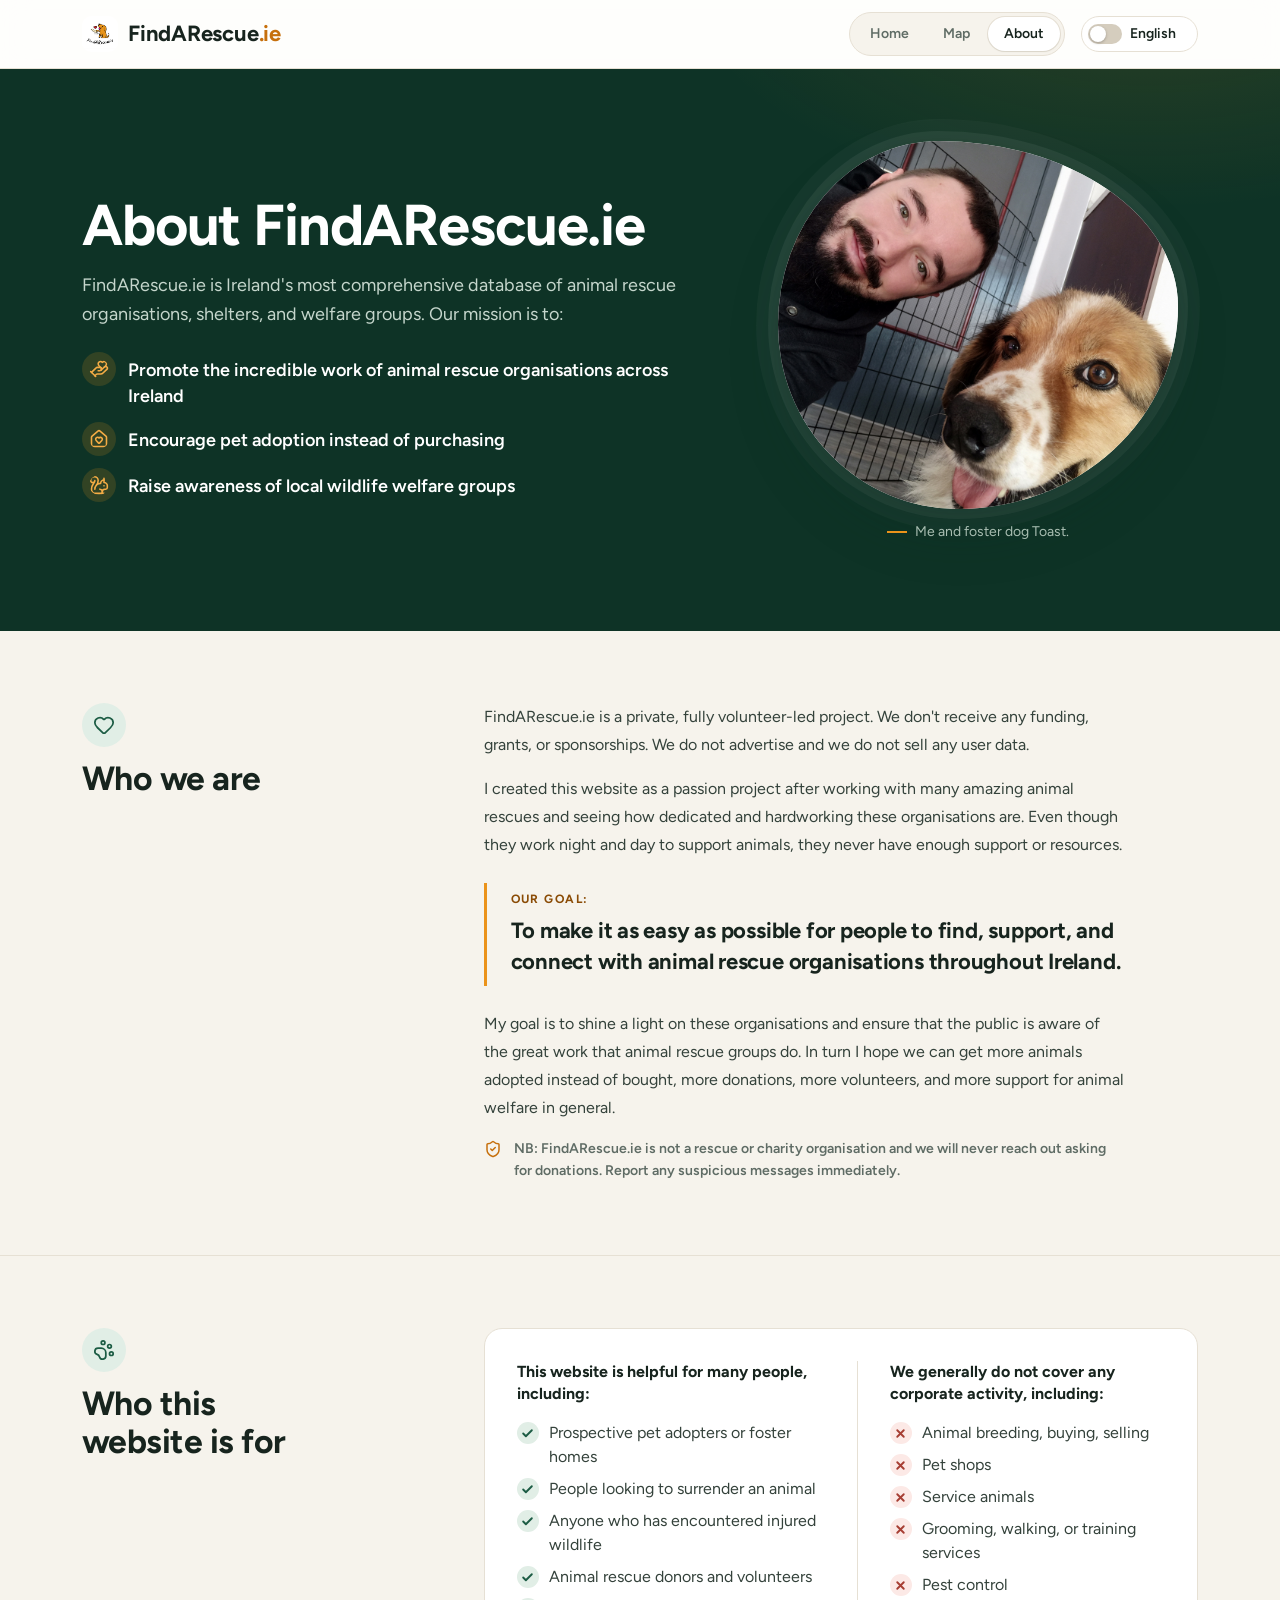
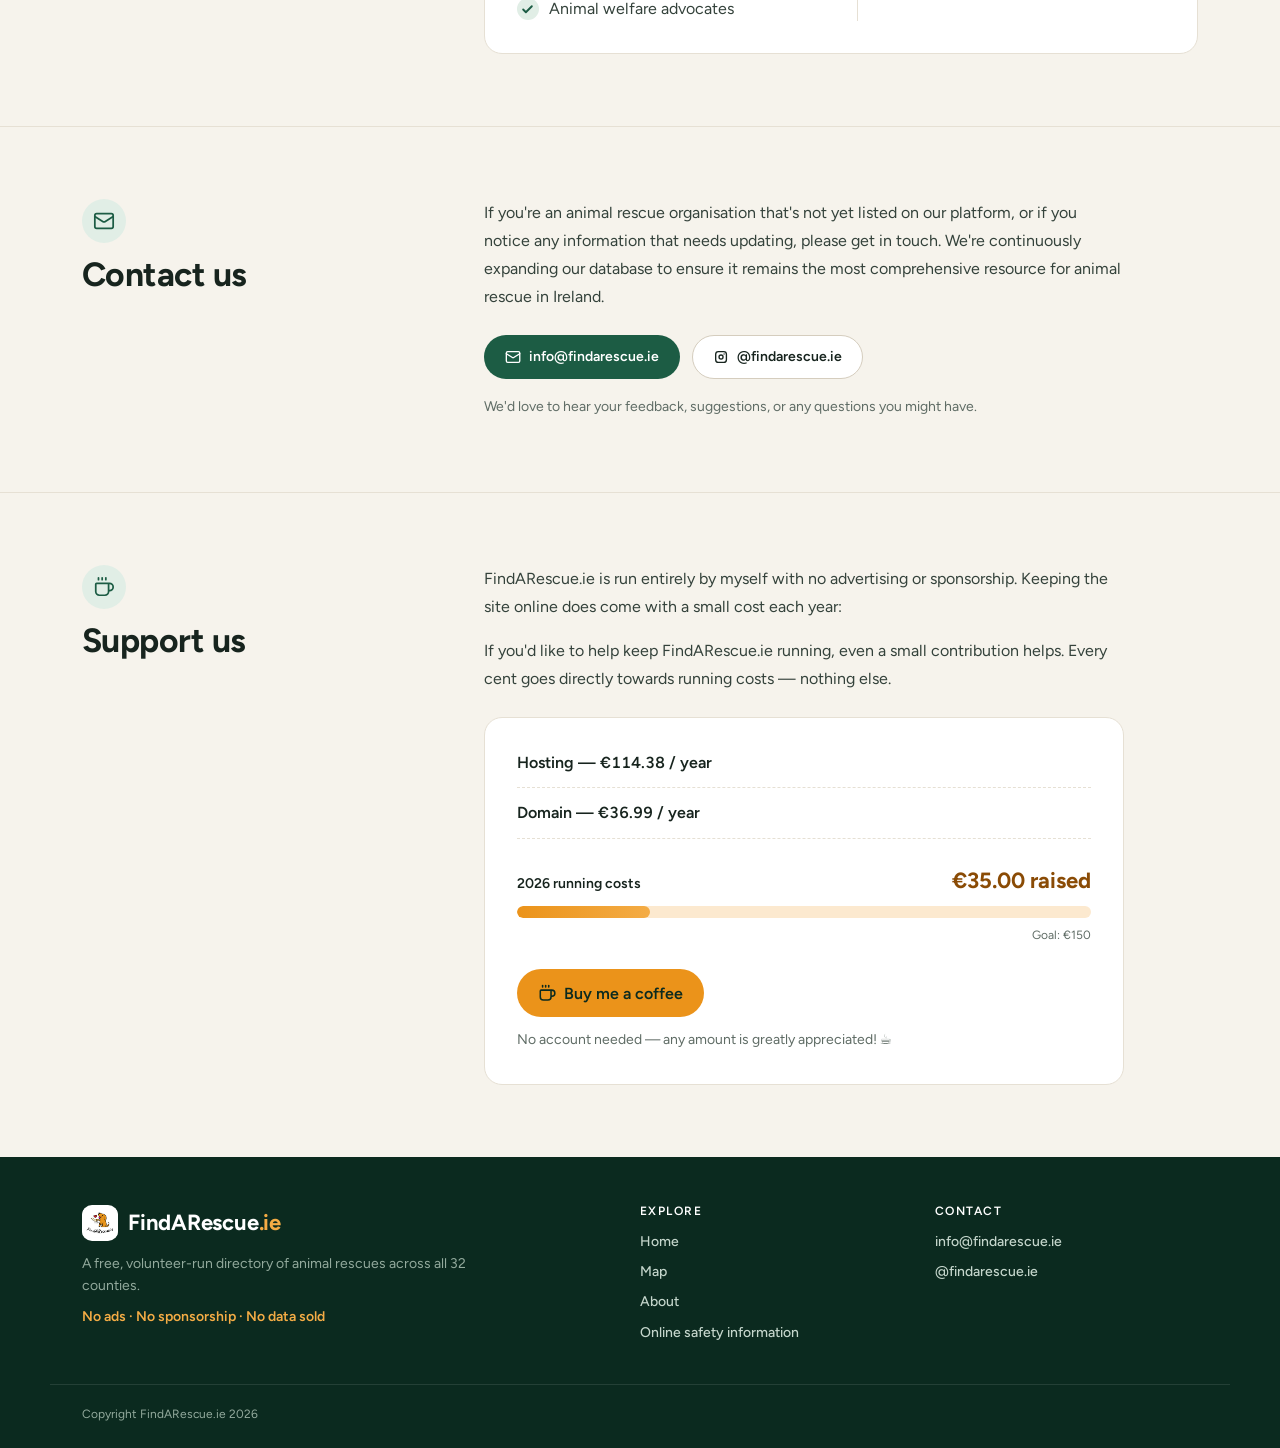
==== public_html/about.html @ c7522a5c "Initial commit: import findarescue.ie from Hostinger" ====
<!DOCTYPE html>
<html lang="en">
<head>
  <meta charset="UTF-8">
  <meta name="viewport" content="width=device-width, initial-scale=1.0">
  <meta name="description" content="Learn about FindARescue.ie - Ireland's most comprehensive animal rescue database.">
  <meta name="theme-color" content="#0E3326">

  <meta property="og:title" content="About FindARescue.ie – Ireland's Animal Rescue Database">
  <meta property="og:description" content="Find animal rescues across all 32 Irish counties.">
  <meta property="og:image" content="https://findarescue.ie/images/FAR_logo3.png">
  <meta property="og:url" content="https://findarescue.ie/about.html">
  <meta property="og:type" content="website">

  <title>About Us | FindARescue.ie – Ireland's Animal Rescue Database</title>
  <link rel="canonical" href="https://findarescue.ie/about.html">
  <link rel="preconnect" href="https://fonts.googleapis.com">
  <link rel="preconnect" href="https://fonts.gstatic.com" crossorigin>
  <link rel="stylesheet" href="https://fonts.googleapis.com/css2?family=Figtree:wght@400;500;600;700;800&amp;display=swap">
  <link rel="icon" type="image/x-icon" href="images/icon.png">
  <link rel="stylesheet" href="style.css">
  <script src="translations.js"></script>

  <!-- Google tag (gtag.js) -->
  <script async src="https://www.googletagmanager.com/gtag/js?id=G-HE9ERV2XF4"></script>
  <script>
    window.dataLayer = window.dataLayer || [];
    function gtag(){dataLayer.push(arguments);}
    gtag('js', new Date());
    gtag('config', 'G-HE9ERV2XF4');
  </script>

  <script type="application/ld+json">
  {
      "@context": "https://schema.org",
      "@type": ["WebSite", "Organization"],
      "name": "FindARescue.ie",
      "url": "https://findarescue.ie",
      "description": "Ireland's most comprehensive database of animal rescue organisations, shelters, and welfare groups.",
      "logo": "https://findarescue.ie/images/FAR_logo3.png",
      "email": "info@findarescue.ie",
      "sameAs": [
          "https://www.instagram.com/findarescue.ie/"
          ],
          "potentialAction": {
              "@type": "SearchAction",
              "target": {
                  "@type": "EntryPoint",
                  "urlTemplate": "https://findarescue.ie/?search={search_term_string}"
              },
              "query-input": "required name=search_term_string"
          }
  }
  </script>

  <script type="application/ld+json">
  {
      "@context": "https://schema.org",
      "@type": "BreadcrumbList",
      "itemListElement": [
          { "@type": "ListItem", "position": 1, "name": "Home", "item": "https://findarescue.ie/" },
          { "@type": "ListItem", "position": 2, "name": "About", "item": "https://findarescue.ie/about.html" }
      ]
  }
  </script>
</head>
<body class="page-about">

<a class="skip-link" href="#main" data-i18n="skipToContent">Skip to content</a>

<!-- Navigation: shared. Keep identical in index.html, about.html and map.html (only the "active" link differs). -->
<header class="nav-header">
  <div class="nav-container">
    <a href="index.html" class="brand" aria-label="FindARescue.ie home">
      <img src="images/FAR_logo3.webp" data-src-en="images/FAR_logo3.webp" data-src-ga="images/FAR_logo3_ga.webp" alt="" width="36" height="36">
      <span class="site-title">FindARescue<span class="tld">.ie</span></span>
    </a>
    <nav aria-label="Main">
      <ul class="nav-tabs">
        <li><a href="index.html" data-i18n="navHome">Home</a></li>
        <li><a href="map.html" data-i18n="navMap">Map</a></li>
        <li><a href="about.html" class="active" aria-current="page" data-i18n="navAbout">About</a></li>
      </ul>
    </nav>
    <button type="button" class="lang-switch" id="langToggle" onclick="toggleLang()" role="switch" aria-checked="false" aria-label="Switch to Irish">
      <span class="lang-switch-track"><span class="lang-switch-thumb"></span></span>
      <span class="lang-switch-label">English</span>
    </button>
  </div>
</header>

<main id="main">

  <!-- 1. Hero: what this is, and why it exists (mirrors the home page hero) -->
  <section class="hero about-hero">
    <div class="container hero-grid">
      <div class="hero-copy">
        <h1 class="hero-title" data-i18n="aboutPageTitle">About FindARescue.ie</h1>
        <p class="hero-lede" data-i18n="aboutIntro">FindARescue.ie is Ireland's most comprehensive database of animal rescue organisations, shelters, and welfare groups. Our mission is to:</p>
        <ul class="mission-list">
          <li><svg class="icon" aria-hidden="true"><use href="icons.svg#i-hand"/></svg><span data-i18n="aboutMissionLine1">Promote the incredible work of animal rescue organisations across Ireland</span></li>
          <li><svg class="icon" aria-hidden="true"><use href="icons.svg#i-house"/></svg><span data-i18n="aboutMissionLine2">Encourage pet adoption instead of purchasing</span></li>
          <li><svg class="icon" aria-hidden="true"><use href="icons.svg#i-wildlife"/></svg><span data-i18n="aboutMissionLine3">Raise awareness of local wildlife welfare groups</span></li>
        </ul>
      </div>
      <figure class="hero-art about-photo">
        <div class="hero-logo-card photo-blob">
          <img src="images/toast.jpg" alt="Photo of author and dog Toast" width="500" height="374">
        </div>
        <figcaption data-i18n="aboutPhotoCaption">Me and foster dog Toast.</figcaption>
      </figure>
    </div>
  </section>

  <!-- 2. The story -->
  <section class="about-block">
    <div class="container about-row">
      <div class="about-label">
        <span class="about-icon"><svg class="icon" aria-hidden="true"><use href="icons.svg#i-heart"/></svg></span>
        <h2 class="section-title" data-i18n="aboutWhoTitle">Who we are</h2>
      </div>
      <div class="about-body prose">
        <p data-i18n="aboutWhoP1">FindARescue.ie is a private, fully volunteer-led project. We don't receive any funding, grants, or sponsorships. We do not advertise and we do not sell any user data.</p>
        <p data-i18n="aboutWhoP2">I created this website as a passion project after working with many amazing animal rescues and seeing how dedicated and hardworking these organisations are. Even though they work night and day to support animals, they never have enough support or resources.</p>

        <blockquote class="pull-quote">
          <p class="pull-label" data-i18n="aboutGoalLabel">Our goal:</p>
          <p data-i18n="aboutGoalText">To make it as easy as possible for people to find, support, and connect with animal rescue organisations throughout Ireland.</p>
        </blockquote>

        <p data-i18n="aboutWhoP3">My goal is to shine a light on these organisations and ensure that the public is aware of the great work that animal rescue groups do. In turn I hope we can get more animals adopted instead of bought, more donations, more volunteers, and more support for animal welfare in general.</p>

        <p class="inline-note"><svg class="icon" aria-hidden="true"><use href="icons.svg#i-shield"/></svg><span data-i18n="aboutWhoP4">NB: FindARescue.ie is not a rescue or charity organisation and we will never reach out asking for donations. Report any suspicious messages immediately.</span></p>
      </div>
    </div>
  </section>

  <!-- 3. Who it's for -->
  <section class="about-block">
    <div class="container about-row">
      <div class="about-label">
        <span class="about-icon"><svg class="icon" aria-hidden="true"><use href="icons.svg#i-paw"/></svg></span>
        <h2 class="section-title" data-i18n="aboutForWhoTitle">Who this website is for</h2>
      </div>
      <div class="about-body">
        <div class="panel audience-panel">
          <div>
            <h3 data-i18n="aboutForWhoIntro">This website is helpful for many people, including:</h3>
            <ul class="check-list">
              <li data-i18n="aboutForWhoLi1">Prospective pet adopters or foster homes</li>
              <li data-i18n="aboutForWhoLi2">People looking to surrender an animal</li>
              <li data-i18n="aboutForWhoLi3">Anyone who has encountered injured wildlife</li>
              <li data-i18n="aboutForWhoLi4">Animal rescue donors and volunteers</li>
              <li data-i18n="aboutForWhoLi5">Animal welfare advocates</li>
            </ul>
          </div>
          <div>
            <h3 data-i18n="aboutNotForIntro">We generally do not cover any corporate activity, including:</h3>
            <ul class="cross-list">
              <li data-i18n="aboutNotForLi1">Animal breeding, buying, selling</li>
              <li data-i18n="aboutNotForLi2">Pet shops</li>
              <li data-i18n="aboutNotForLi3">Service animals</li>
              <li data-i18n="aboutNotForLi4">Grooming, walking, or training services</li>
              <li data-i18n="aboutNotForLi5">Pest control</li>
            </ul>
          </div>
        </div>
      </div>
    </div>
  </section>

  <!-- 4. Contact -->
  <section class="about-block" id="contact">
    <div class="container about-row">
      <div class="about-label">
        <span class="about-icon"><svg class="icon" aria-hidden="true"><use href="icons.svg#i-mail"/></svg></span>
        <h2 class="section-title" data-i18n="aboutContactTitle">Contact us</h2>
      </div>
      <div class="about-body prose">
        <p data-i18n="aboutContactIntro">If you're an animal rescue organisation that's not yet listed on our platform, or if you notice any information that needs updating, please get in touch. We're continuously expanding our database to ensure it remains the most comprehensive resource for animal rescue in Ireland.</p>
        <div class="btn-row contact-buttons">
          <a class="btn btn-primary" href="mailto:info@findarescue.ie"><svg class="icon" aria-hidden="true"><use href="icons.svg#i-mail"/></svg><span>info@findarescue.ie</span></a>
          <a class="btn btn-secondary" href="https://www.instagram.com/findarescue.ie/" target="_blank" rel="noopener"><svg class="icon" aria-hidden="true"><use href="icons.svg#i-ig"/></svg><span>@findarescue.ie</span></a>
        </div>
        <p class="muted-note" data-i18n="aboutContactFeedback">We'd love to hear your feedback, suggestions, or any questions you might have.</p>
      </div>
    </div>
  </section>

  <!-- 5. Support -->
  <section class="about-block" id="support">
    <div class="container about-row">
      <div class="about-label">
        <span class="about-icon"><svg class="icon" aria-hidden="true"><use href="icons.svg#i-coffee"/></svg></span>
        <h2 class="section-title" data-i18n="aboutSupportTitle">Support us</h2>
      </div>
      <div class="about-body">
        <div class="prose">
          <p data-i18n="aboutSupportIntro">FindARescue.ie is run entirely by myself with no advertising or sponsorship. Keeping the site online does come with a small cost each year:</p>
          <p data-i18n="aboutSupportOutro">If you'd like to help keep FindARescue.ie running, even a small contribution helps. Every cent goes directly towards running costs — nothing else.</p>
        </div>

        <div class="panel support-panel">
          <ul class="cost-list">
            <li data-i18n="aboutSupportHosting">Hosting — €114.38 / year</li>
            <li data-i18n="aboutSupportDomain">Domain — €36.99 / year</li>
          </ul>

          <div class="fundraising-tracker">
            <div class="tracker-label">
              <span data-i18n="aboutTrackerLabel">2026 running costs</span>
              <span class="tracker-raised" id="raisedLabel">€0</span>
            </div>
            <div class="progress-bar-outer" role="progressbar" aria-valuenow="0" aria-valuemin="0" aria-valuemax="150" aria-label="Fundraising progress">
              <div class="progress-bar-inner" id="progressBar"></div>
            </div>
            <div class="tracker-sublabel" id="goalLabel" data-i18n="aboutTrackerGoal">Goal: €150</div>
          </div>

          <div class="bmc-wrapper">
            <a href="https://buymeacoffee.com/findarescue.ie" target="_blank" rel="noopener noreferrer" class="btn btn-accent bmc-link" aria-label="Support FindARescue.ie on Buy Me a Coffee">
              <svg class="icon" aria-hidden="true"><use href="icons.svg#i-coffee"/></svg><span data-i18n="aboutBmcButton">Buy me a coffee</span>
            </a>
            <span class="bmc-note" data-i18n="aboutBmcNote">No account needed — any amount is greatly appreciated! ☕</span>
          </div>
        </div>

      </div>
    </div>
  </section>
</main>

<!-- Footer: shared. Keep identical in index.html and about.html. -->
<footer class="site-footer">
  <div class="container footer-grid">
    <div class="footer-brand">
      <a href="index.html" class="brand brand-light">
        <img src="images/FAR_logo3.webp" data-src-en="images/FAR_logo3.webp" data-src-ga="images/FAR_logo3_ga.webp" alt="" width="36" height="36">
        <span class="site-title">FindARescue<span class="tld">.ie</span></span>
      </a>
      <p data-i18n="footerTagline">A free, volunteer-run directory of animal rescues across all 32 counties.</p>
      <p class="footer-values" data-i18n="footerValues">No ads · No sponsorship · No data sold</p>
    </div>
    <nav class="footer-col" aria-label="Footer">
      <h2 data-i18n="footerExplore">Explore</h2>
      <a href="index.html" data-i18n="navHome">Home</a>
      <a href="map.html" data-i18n="navMap">Map</a>
      <a href="about.html" data-i18n="navAbout">About</a>
      <a href="index.html#safety" data-i18n="safetyLinkText">Online safety information</a>
    </nav>
    <div class="footer-col">
      <h2 data-i18n="footerContact">Contact</h2>
      <a href="mailto:info@findarescue.ie">info@findarescue.ie</a>
      <a href="https://www.instagram.com/findarescue.ie/" target="_blank" rel="noopener">@findarescue.ie</a>
    </div>
  </div>
  <div class="container footer-bottom">
    <span data-i18n="footerCopyright">Copyright FindARescue.ie 2026</span>
  </div>
</footer>

<script>
  // Animate the progress bar on page load.
  // Update `raised` below whenever the actual amount changes.
  (function () {
    const raised = 35;        // ← update this value as donations come in
    const goal   = 150;

    const pct = Math.min((raised / goal) * 100, 100);

    const bar   = document.getElementById('progressBar');
    const label = document.getElementById('raisedLabel');
    const outer = bar.closest('[role="progressbar"]');

    function setLabel() {
      label.textContent = '€' + raised.toFixed(2) + ' ' + (typeof t === 'function' ? t('aboutRaised') : 'raised');
    }
    setLabel();
    document.getElementById('langToggle').addEventListener('click', setLabel);
    outer.setAttribute('aria-valuenow', raised.toFixed(2));
    outer.setAttribute('aria-valuemax', goal);

    // Trigger CSS transition after a short delay so it animates in
    requestAnimationFrame(() => {
      setTimeout(() => {
        bar.style.width = pct + '%';
      }, 200);
    });
  })();
</script>

</body>
</html>
---- public_html/style.css ----
/* ==========================================================================
   FindARescue.ie — Stylesheet (2026 redesign)
   Shared by index.html, map.html and about.html.

   Contents
   1. Design tokens        6. Directory (categories, results, cards)
   2. Reset & base         7. Footer
   3. Utilities & buttons  8. Dialog
   4. Navigation           9. Map page
   5. Hero + search       10. About page
                          11. Motion & responsive

   Conventions
   - Every colour, size and radius comes from a token in section 1. Add a
     token rather than a literal value.
   - One font family (Figtree) site-wide, set once on <body>. Headings get
     their hierarchy from weight (700) and size tokens, not a second family.
   - Breakpoints: 900px (layout stacks), 720px (compact nav, 1-col cards),
     640px (phone: bottom sheet, stacked search), 380px (very small).
     All responsive overrides live in section 11.
   ========================================================================== */

/* ==========================================================================
   1. Design tokens
   ========================================================================== */
:root {
  /* Brand — deep Irish green, warm amber taken from the logo dog */
  --green-950: #0B2A1F;
  --green-900: #0E3326;
  --green-800: #154634;
  --green-700: #1C5C44;
  --green-600: #237453;
  --green-200: #BFD9C9;
  --green-100: #E1EEE6;
  --green-50:  #F1F7F3;

  --amber-600: #C66F0B;
  --amber-500: #EB931A;
  --amber-400: #F4AC45;
  --amber-100: #FCE9CF;
  --amber-50:  #FEF6EA;
  --amber-ink: #8A4B05;


  /* Neutrals — warm, paper-like */
  --bg:          #F6F3EC;
  --surface:     #FFFFFF;
  --surface-2:   #FBF9F5;
  --ink:         #17241E;
  --ink-2:       #34423B;
  --muted:       #5F6C65;
  --subtle:      #6E7872;
  --line:        #E6E0D4;
  --line-strong: #D5CDBE;

  /* Semantic */
  --primary:        var(--green-700);
  --primary-hover:  var(--green-800);
  --accent:         var(--amber-500);
  --accent-hover:   var(--amber-600);
  --focus-ring:     0 0 0 3px rgba(235, 147, 26, .55);

  /* Text on the dark green bands (hero, footer) */
  --on-dark:        #FFFFFF;
  --on-dark-text:   #C5D6CC;
  --on-dark-muted:  #A9BEB2;
  --on-dark-subtle: #93AA9D;

  /* Card link hover colours: website = black, socials = their brand colour */
  --brand-website:   #000000;
  --brand-facebook:  #1877F2;
  --brand-instagram: #E4405F;

  /* Disabled / unavailable */
  --disabled: #C3C8C5;

  /* Location tag palette — one colour per province, blue for counties,
     teal for "National". Picked by tagColorClass() in app.js. */
  --tag-blue-bg:   #EAF1F8; --tag-blue-text:   #2B5B86;
  --tag-orange-bg: #FCEEE2; --tag-orange-text: #9A4A12;
  --tag-yellow-bg: #FBF3D6; --tag-yellow-text: #7D5E00;
  --tag-purple-bg: #F1EAF8; --tag-purple-text: #63368C;
  --tag-teal-bg:   #E0F3EF; --tag-teal-text:   #11675A;
  --tag-coral-bg:  #FCE9E6; --tag-coral-text:  #A63E33;

  /* Typography */
  --font: "Figtree", system-ui, -apple-system, "Segoe UI", Roboto, sans-serif;

  --text-xs:   0.75rem;
  --text-sm:   0.875rem;
  --text-base: 1rem;
  --text-md:   1.125rem;
  --text-lg:   1.375rem;
  --text-xl:   clamp(1.6rem, 1.2rem + 1.4vw, 2.1rem);
  --text-2xl:  clamp(2.2rem, 1.4rem + 3.2vw, 3.6rem);

  /* Spacing (4px scale) */
  --s-1: 0.25rem; --s-2: 0.5rem;  --s-3: 0.75rem; --s-4: 1rem;
  --s-5: 1.25rem; --s-6: 1.5rem;  --s-8: 2rem;    --s-10: 2.5rem;
  --s-12: 3rem;   --s-16: 4rem;   --s-20: 5rem;

  /* Shape */
  --r-sm: 8px;
  --r-md: 12px;
  --r-lg: 18px;
  --r-xl: 26px;
  --r-pill: 999px;

  /* Elevation — soft, warm-tinted */
  --shadow-xs: 0 1px 2px rgba(23, 36, 30, .06);
  --shadow-sm: 0 1px 2px rgba(23, 36, 30, .05), 0 2px 8px rgba(23, 36, 30, .05);
  --shadow-md: 0 2px 4px rgba(23, 36, 30, .04), 0 10px 28px -6px rgba(23, 36, 30, .14);
  --shadow-lg: 0 4px 10px rgba(23, 36, 30, .06), 0 28px 60px -12px rgba(11, 42, 31, .32);

  /* Motion */
  --ease: cubic-bezier(.2, .7, .2, 1);
  --t-fast: 150ms var(--ease);
  --t-base: 250ms var(--ease);
  --t-slow: 1.2s cubic-bezier(.4, 0, .2, 1);

  --container: 1180px;
  --nav-h: 68px;
}

/* ==========================================================================
   2. Reset & base
   ========================================================================== */
*, *::before, *::after { box-sizing: border-box; }
* { margin: 0; padding: 0; }

html {
  -webkit-text-size-adjust: 100%;
  scroll-padding-top: calc(var(--nav-h) + 16px);
}

body {
  font-family: var(--font);
  font-size: var(--text-base);
  line-height: 1.6;
  color: var(--ink-2);
  background: var(--bg);
  -webkit-font-smoothing: antialiased;
  -moz-osx-font-smoothing: grayscale;
  text-rendering: optimizeLegibility;
  min-height: 100vh;
  display: flex;
  flex-direction: column;
}
main { flex: 1 0 auto; }

img, svg { display: block; max-width: 100%; }
button, input, select { font: inherit; color: inherit; }
button { cursor: pointer; background: none; border: 0; }
a { color: var(--primary); text-decoration-thickness: 1px; text-underline-offset: 3px; }
a:hover { color: var(--primary-hover); }

h1, h2, h3 { color: var(--ink); line-height: 1.15; font-weight: 600; }
ul { list-style: none; }

:focus-visible {
  outline: none;
  box-shadow: var(--focus-ring);
  border-radius: var(--r-sm);
}

::selection { background: var(--amber-100); color: var(--ink); }

/* ==========================================================================
   3. Utilities & buttons
   ========================================================================== */
.container {
  width: 100%;
  max-width: var(--container);
  margin-inline: auto;
  padding-inline: clamp(16px, 4vw, 32px);
}

.visually-hidden {
  position: absolute !important;
  width: 1px; height: 1px;
  overflow: hidden;
  clip: rect(0 0 0 0);
  clip-path: inset(50%);
  white-space: nowrap;
}

.skip-link {
  position: absolute;
  left: 16px; top: -60px;
  z-index: 200;
  padding: var(--s-2) var(--s-4);
  background: var(--ink);
  color: var(--on-dark);
  border-radius: var(--r-sm);
  font-weight: 600;
  transition: top var(--t-fast);
}
.skip-link:focus { top: 12px; color: var(--on-dark); }

.icon {
  width: 1.15em;
  height: 1.15em;
  flex-shrink: 0;
  fill: none;
  stroke: currentColor;
  stroke-width: 2;
  stroke-linecap: round;
  stroke-linejoin: round;
}


.btn {
  display: inline-flex;
  align-items: center;
  justify-content: center;
  gap: var(--s-2);
  min-height: 44px;
  padding: 0 var(--s-5);
  border-radius: var(--r-pill);
  font-weight: 600;
  font-size: var(--text-sm);
  text-decoration: none;
  white-space: nowrap;
  border: 1.5px solid transparent;
  transition: background-color var(--t-fast), color var(--t-fast), border-color var(--t-fast), transform var(--t-fast), box-shadow var(--t-fast);
}
.btn:active { transform: translateY(1px); }
.btn-primary { background: var(--primary); color: var(--on-dark); }
.btn-primary:hover { background: var(--primary-hover); color: var(--on-dark); }
.btn-accent { background: var(--accent); color: var(--green-950); }
.btn-accent:hover { background: var(--amber-400); color: var(--green-950); }
.btn-secondary { background: var(--surface); color: var(--ink); border-color: var(--line-strong); }
.btn-secondary:hover { border-color: var(--ink); color: var(--ink); }
.btn-ghost { color: var(--muted); }
.btn-ghost:hover { color: var(--ink); background: var(--surface-2); }
.btn-row { display: flex; flex-wrap: wrap; gap: var(--s-3); }

.link-btn {
  display: inline-flex;
  align-items: center;
  gap: 6px;
  padding: 2px 0;
  color: var(--primary);
  font-weight: 600;
  font-size: inherit;
  text-decoration: underline;
  text-decoration-thickness: 1px;
  text-underline-offset: 3px;
}
.link-btn:hover { color: var(--primary-hover); }

.icon-btn {
  display: inline-grid;
  place-items: center;
  width: 40px; height: 40px;
  border-radius: 50%;
  color: var(--muted);
  transition: background-color var(--t-fast), color var(--t-fast);
}
.icon-btn:hover { background: var(--surface-2); color: var(--ink); }
.icon-btn .icon { width: 20px; height: 20px; }

/* ==========================================================================
   4. Navigation
   ========================================================================== */
.nav-header {
  position: sticky;
  top: 0;
  z-index: 50;
  background: rgba(255, 255, 255, .86);
  -webkit-backdrop-filter: saturate(1.6) blur(14px);
  backdrop-filter: saturate(1.6) blur(14px);
  border-bottom: 1px solid var(--line);
}

.nav-container {
  max-width: var(--container);
  height: var(--nav-h);
  margin: 0 auto;
  padding-inline: clamp(12px, 4vw, 32px);
  display: flex;
  align-items: center;
  gap: var(--s-4);
}

.brand {
  display: inline-flex;
  align-items: center;
  gap: 10px;
  text-decoration: none;
  color: var(--ink);
  margin-right: auto;
  border-radius: var(--r-sm);
}
.brand:hover { color: var(--ink); }
.brand img {
  width: 36px; height: 36px;
  object-fit: contain;
  border-radius: 10px;
  background: var(--surface);
}
.site-title {
  font-size: var(--text-lg);
  font-weight: 700;
  letter-spacing: -.01em;
}
.site-title .tld { color: var(--accent-hover); }

.nav-tabs {
  display: flex;
  gap: 2px;
  padding: 4px;
  background: var(--bg);
  border: 1px solid var(--line);
  border-radius: var(--r-pill);
}
.nav-tabs a {
  display: block;
  padding: 6px 16px;
  border-radius: var(--r-pill);
  color: var(--muted);
  font-size: var(--text-sm);
  font-weight: 600;
  text-decoration: none;
  white-space: nowrap;
  transition: color var(--t-fast), background-color var(--t-fast), box-shadow var(--t-fast);
}
.nav-tabs a:hover { color: var(--ink); }
.nav-tabs a.active {
  color: var(--ink);
  background: var(--surface);
  box-shadow: var(--shadow-xs), 0 0 0 1px var(--line);
}

/* Language switch — pill toggle with sliding thumb + text label.
   Class names are driven by translations.js — keep them. */
.lang-switch {
  flex-shrink: 0;
  display: inline-flex;
  align-items: center;
  gap: 8px;
  padding: 6px 12px 6px 6px;
  border-radius: var(--r-pill);
  border: 1px solid var(--line);
  background: var(--surface);
  font-size: var(--text-sm);
  font-weight: 600;
  color: var(--ink);
  transition: border-color var(--t-fast);
}
.lang-switch:hover { border-color: var(--line-strong); }
.lang-switch-track {
  position: relative;
  width: 34px; height: 20px;
  border-radius: var(--r-pill);
  background: var(--line-strong);
  transition: background-color var(--t-base);
}
.lang-switch-thumb {
  position: absolute;
  top: 2px; left: 2px;
  width: 16px; height: 16px;
  border-radius: 50%;
  background: var(--surface);
  box-shadow: 0 1px 3px rgba(0, 0, 0, .25);
  transition: transform var(--t-base);
}
.lang-switch-label { min-width: 3.9em; text-align: left; }
.lang-switch.is-ga .lang-switch-track { background: var(--green-600); }
.lang-switch.is-ga .lang-switch-thumb { transform: translateX(14px); }

/* ==========================================================================
   5. Hero + search
   ========================================================================== */
.hero {
  position: relative;
  color: var(--on-dark-text);
  background:
    radial-gradient(800px 420px at 90% -20%, rgba(235, 147, 26, .14), transparent 60%),
    var(--green-900);
  padding: clamp(40px, 6vw, 72px) 0 clamp(40px, 6vw, 72px);
}
/* Positioned without a z-index on purpose: a stacking context here would
   trap the mobile location bottom sheet underneath its own backdrop. */
.hero > .container { position: relative; }
.hero-grid {
  display: grid;
  grid-template-columns: minmax(0, 1.25fr) minmax(0, .9fr);
  gap: clamp(32px, 5vw, 72px);
  align-items: center;
}

.hero-title {
  margin-top: var(--s-3);
  font-size: var(--text-2xl);
  font-weight: 700;
  letter-spacing: -.02em;
  line-height: 1.04;
  color: var(--on-dark);
  text-wrap: balance;
}
.hero-lede {
  margin-top: var(--s-4);
  max-width: 34em;
  font-size: var(--text-md);
  color: var(--on-dark-text);
}

/* Search panel */
.search-panel {
  position: relative; /* positioning context for the location panel */
  margin-top: var(--s-8);
  display: flex;
  gap: 6px;
  padding: 6px;
  background: var(--surface);
  border-radius: var(--r-lg);
  box-shadow: var(--shadow-lg);
  color: var(--ink);
}

.search-field {
  position: relative;
  flex: 1;
  display: flex;
  align-items: center;
  min-width: 0;
}
.search-icon {
  position: absolute;
  left: 16px;
  width: 20px; height: 20px;
  color: var(--subtle);
  pointer-events: none;
}
#search {
  width: 100%;
  height: 52px;
  padding: 0 44px 0 48px;
  border: 0;
  border-radius: var(--r-md);
  background: transparent;
  font-size: var(--text-base);
  color: var(--ink);
  outline: none;
  -webkit-appearance: none;
  appearance: none;
}
#search::placeholder { color: var(--subtle); }
#search::-webkit-search-cancel-button { display: none; }
.search-field:focus-within { box-shadow: inset 0 0 0 2px var(--green-200); border-radius: var(--r-md); }

.search-clear {
  position: absolute;
  right: 8px;
  display: grid;
  place-items: center;
  width: 32px; height: 32px;
  border-radius: 50%;
  color: var(--muted);
  background: var(--bg);
  transition: background-color var(--t-fast);
}
.search-clear:hover { background: var(--line); color: var(--ink); }
.search-clear[hidden] { display: none; }
.search-clear .icon { width: 16px; height: 16px; }

/* Location filter trigger */
.location-trigger {
  display: inline-flex;
  align-items: center;
  gap: 8px;
  height: 52px;
  padding: 0 16px;
  border-radius: var(--r-md);
  background: var(--bg);
  color: var(--ink);
  font-weight: 600;
  font-size: var(--text-sm);
  white-space: nowrap;
  transition: background-color var(--t-fast), color var(--t-fast);
}
.location-trigger:hover { background: var(--line); }
.location-trigger > .icon:first-child { color: var(--primary); }
.location-trigger.has-value { background: var(--green-100); color: var(--green-800); }
.location-trigger .chevron { width: 16px; height: 16px; color: var(--muted); transition: transform var(--t-base); }
.location-trigger[aria-expanded="true"] .chevron { transform: rotate(180deg); }

.count-badge {
  display: inline-flex;
  align-items: center;
  justify-content: center;
  min-width: 22px; height: 22px;
  padding: 0 6px;
  border-radius: var(--r-pill);
  background: var(--primary);
  color: var(--on-dark);
  font-size: var(--text-xs);
  font-weight: 700;
}

/* Location panel — dropdown on desktop, bottom sheet on mobile */
.location-panel {
  position: absolute;
  top: calc(100% + 8px);
  left: 0; right: 0;
  z-index: 40;
  display: flex;
  flex-direction: column;
  max-height: min(560px, 70vh);
  background: var(--surface);
  border: 1px solid var(--line);
  border-radius: var(--r-lg);
  box-shadow: var(--shadow-lg);
  color: var(--ink-2);
  opacity: 0;
  visibility: hidden;
  transform: translateY(-6px);
  transition: opacity var(--t-fast), transform var(--t-fast), visibility 0s linear 150ms;
}
.location-panel.open {
  opacity: 1;
  visibility: visible;
  transform: none;
  transition: opacity var(--t-fast), transform var(--t-fast), visibility 0s;
}

.location-panel-head {
  display: none; /* shown in bottom-sheet mode */
  align-items: center;
  justify-content: space-between;
  padding: 12px 12px 4px 20px;
}
.location-panel-title { font-size: var(--text-lg); color: var(--ink); font-weight: 700; }

.location-panel-list {
  flex: 1;
  overflow-y: auto;
  overscroll-behavior: contain;
  padding: var(--s-4) var(--s-5);
  display: grid;
  grid-template-columns: repeat(2, minmax(0, 1fr));
  gap: var(--s-5) var(--s-6);
}
.province-group { border: 0; min-width: 0; }
.province-row {
  display: flex;
  align-items: center;
  gap: 10px;
  padding: 6px 8px;
  margin: 0 -8px 4px;
  border-radius: var(--r-sm);
  font-weight: 700;
  color: var(--ink);
  cursor: pointer;
  border-bottom: 1px solid var(--line);
  border-radius: var(--r-sm) var(--r-sm) 0 0;
}
.county-grid {
  display: grid;
  grid-template-columns: repeat(2, minmax(0, 1fr));
  gap: 0 var(--s-2);
}
.county-row {
  display: flex;
  align-items: center;
  gap: 10px;
  padding: 5px 8px;
  margin-inline: -8px;
  border-radius: var(--r-sm);
  font-size: var(--text-sm);
  cursor: pointer;
  transition: background-color var(--t-fast);
}
.county-row:hover, .province-row:hover { background: var(--surface-2); }

.location-panel input[type="checkbox"] {
  appearance: none;
  -webkit-appearance: none;
  flex-shrink: 0;
  width: 18px; height: 18px;
  border: 1.5px solid var(--line-strong);
  border-radius: 5px;
  background: var(--surface) center / 12px no-repeat;
  cursor: pointer;
  transition: background-color var(--t-fast), border-color var(--t-fast);
}
.location-panel input[type="checkbox"]:hover { border-color: var(--primary); }
.location-panel input[type="checkbox"]:checked {
  background-color: var(--primary);
  border-color: var(--primary);
  background-image: url("data:image/svg+xml,%3Csvg xmlns='http://www.w3.org/2000/svg' viewBox='0 0 24 24' fill='none' stroke='white' stroke-width='3.5' stroke-linecap='round' stroke-linejoin='round'%3E%3Cpath d='M20 6 9 17l-5-5'/%3E%3C/svg%3E");
}
.location-panel input[type="checkbox"]:indeterminate {
  background-color: var(--primary);
  border-color: var(--primary);
  background-image: url("data:image/svg+xml,%3Csvg xmlns='http://www.w3.org/2000/svg' viewBox='0 0 24 24' fill='none' stroke='white' stroke-width='3.5' stroke-linecap='round'%3E%3Cpath d='M6 12h12'/%3E%3C/svg%3E");
}
.location-panel input[type="checkbox"]:focus-visible { box-shadow: var(--focus-ring); }

.location-panel-footer {
  display: flex;
  justify-content: space-between;
  gap: var(--s-3);
  padding: var(--s-3) var(--s-4);
  border-top: 1px solid var(--line);
  background: var(--surface-2);
  border-radius: 0 0 var(--r-lg) var(--r-lg);
}

.hero-trust {
  display: flex;
  flex-wrap: wrap;
  align-items: center;
  gap: 6px 8px;
  margin-top: var(--s-4);
  font-size: var(--text-sm);
  color: var(--on-dark-muted);
}
.hero-trust .icon { color: var(--amber-400); width: 16px; height: 16px; }
.hero-trust .link-btn { color: var(--on-dark); text-decoration-color: rgba(255, 255, 255, .4); }
.hero-trust .link-btn:hover { text-decoration-color: var(--on-dark); }
.hero-trust .link-btn:hover { text-decoration-color: var(--on-dark); }

/* Hero art — just the logo */
.hero-art {
  justify-self: center;
  width: min(100%, 400px);
}
.hero-logo-card {
  aspect-ratio: 1 / .86;
  display: grid;
  place-items: center;
  padding: 13% 11%;
  overflow: hidden;
  background: var(--surface);
  border-radius: 40% 60% 55% 45% / 50% 45% 55% 50%;
  box-shadow: var(--shadow-lg), 0 0 0 10px rgba(255, 255, 255, .06), 0 0 0 22px rgba(255, 255, 255, .03);
}
.hero-logo-card img { width: 100%; height: auto; }

/* ==========================================================================
   6. Directory
   ========================================================================== */
.directory { padding: var(--s-8) 0 var(--s-16); }

.directory-toolbar { margin-bottom: var(--s-6); }

.category-scroller {
  margin-inline: calc(clamp(16px, 4vw, 32px) * -1);
  padding-inline: clamp(16px, 4vw, 32px);
  overflow-x: auto;
  scrollbar-width: none;
  -webkit-overflow-scrolling: touch;
}
.category-scroller::-webkit-scrollbar { display: none; }

.category-pills { display: flex; gap: var(--s-2); width: max-content; padding: 2px; }

.category-pill {
  display: inline-flex;
  align-items: center;
  gap: 8px;
  height: 44px;
  padding: 0 16px 0 12px;
  border-radius: var(--r-pill);
  background: var(--surface);
  border: 1px solid var(--line);
  color: var(--ink-2);
  font-weight: 600;
  font-size: var(--text-sm);
  white-space: nowrap;
  box-shadow: var(--shadow-xs);
  transition: background-color var(--t-fast), border-color var(--t-fast), color var(--t-fast), box-shadow var(--t-fast);
}
.category-pill .icon { width: 20px; height: 20px; color: var(--primary); stroke-width: 1.75; transition: color var(--t-fast); }
.category-pill:hover { border-color: var(--line-strong); box-shadow: var(--shadow-sm); }
.category-pill[aria-pressed="true"] {
  background: var(--green-900);
  border-color: var(--green-900);
  color: var(--on-dark);
}
.category-pill[aria-pressed="true"] .icon { color: var(--amber-400); }
.results-meta {
  display: flex;
  flex-wrap: wrap;
  align-items: center;
  gap: var(--s-2) var(--s-4);
  margin-top: var(--s-5);
  min-height: 32px;
}
.results-count {
  font-size: var(--text-sm);
  font-weight: 600;
  color: var(--muted);
}
.reset-button { font-size: var(--text-sm); }
.reset-button[hidden] { display: none; }
.reset-button .icon { width: 15px; height: 15px; }

.chip-row { display: flex; flex-wrap: wrap; gap: 6px; }
.chip-row:empty { display: none; }

/* Tags (shared) */
.tag {
  display: inline-flex;
  align-items: center;
  gap: 4px;
  padding: 2px 9px;
  border-radius: var(--r-pill);
  font-size: var(--text-xs);
  font-weight: 600;
  line-height: 1.6;
  white-space: nowrap;
}
.tag-blue   { background: var(--tag-blue-bg);   color: var(--tag-blue-text); }
.tag-orange { background: var(--tag-orange-bg); color: var(--tag-orange-text); }
.tag-yellow { background: var(--tag-yellow-bg); color: var(--tag-yellow-text); }
.tag-purple { background: var(--tag-purple-bg); color: var(--tag-purple-text); }
.tag-teal   { background: var(--tag-teal-bg);   color: var(--tag-teal-text); }
.tag-coral  { background: var(--tag-coral-bg);  color: var(--tag-coral-text); }
.tag.selected { box-shadow: inset 0 0 0 1.5px currentColor; }

.tag.location-chip { padding: 4px 4px 4px 12px; font-size: var(--text-sm); }
.tag-remove {
  display: grid;
  place-items: center;
  width: 22px; height: 22px;
  border-radius: 50%;
  color: inherit;
  opacity: .7;
  transition: opacity var(--t-fast), background-color var(--t-fast);
}
.tag-remove:hover { opacity: 1; background: rgba(0, 0, 0, .07); }
.tag-remove .icon { width: 13px; height: 13px; stroke-width: 2.5; }

/* Results grid */
.grid {
  display: grid;
  grid-template-columns: repeat(auto-fill, minmax(min(330px, 100%), 1fr));
  gap: var(--s-5);
  outline: none;
}

/* Card */
.card {
  position: relative;
  min-width: 0;
  display: flex;
  flex-direction: column;
  gap: var(--s-3);
  padding: var(--s-5);
  background: var(--surface);
  border: 1px solid var(--line);
  border-radius: var(--r-lg);
  box-shadow: var(--shadow-xs);
  transition: border-color var(--t-base), box-shadow var(--t-base), transform var(--t-base);
}
@media (hover: hover) {
  .card:hover {
    border-color: var(--line-strong);
    box-shadow: var(--shadow-md);
    transform: translateY(-2px);
  }
}
.card:focus-within { border-color: var(--green-200); }

.card-head { display: flex; align-items: flex-start; gap: var(--s-4); }

.card-logo {
  position: relative;
  flex-shrink: 0;
  width: 64px; height: 64px;
  display: grid;
  place-items: center;
  overflow: hidden;
  background: var(--surface);
  border: 1px solid var(--line);
  border-radius: var(--r-md);
}
.card-logo img { width: 100%; height: 100%; object-fit: contain; padding: 4px; }
.card-logo.is-fallback {
  background: linear-gradient(145deg, var(--green-100), var(--amber-50));
  border-color: transparent;
}
.card-logo.is-fallback::after {
  content: attr(data-initials);
  font-size: var(--text-lg);
  font-weight: 700;
  color: var(--green-700);
}

.card-heading { flex: 1; min-width: 0; padding-top: 2px; }
.card-title {
  font-size: var(--text-md);
  font-weight: 700;
  line-height: 1.22;
  letter-spacing: -.01em;
}
.card-main-link { color: var(--ink); text-decoration: none; border-radius: 4px; }
.card-main-link:hover { color: var(--primary); }
/* Stretched link — the whole card opens the rescue's page */
.card-main-link::after {
  content: "";
  position: absolute;
  inset: 0;
  border-radius: var(--r-lg);
}
.card-main-link:focus-visible { box-shadow: none; }
.card-main-link:focus-visible::after { box-shadow: var(--focus-ring); }

.card-cats {
  display: flex;
  gap: 4px;
  flex-shrink: 0;
}
.card-cat {
  position: relative;
  z-index: 1;
  display: grid;
  place-items: center;
  width: 30px; height: 30px;
  border-radius: 50%;
  background: var(--green-50);
  color: var(--green-700);
}
.card-cat .icon { width: 17px; height: 17px; stroke-width: 1.75; }
.card-cat-more { font-size: var(--text-xs); font-weight: 700; color: var(--green-700); }

.card-badges { display: flex; flex-wrap: wrap; gap: 6px; }
.badge {
  position: relative;
  z-index: 1;
  display: inline-flex;
  align-items: center;
  gap: 6px;
  max-width: 100%;
  padding: 3px 10px 3px 7px;
  border-radius: var(--r-pill);
  font-size: var(--text-xs);
  font-weight: 600;
  line-height: 1.5;
  cursor: help;
}
.badge .icon { width: 15px; height: 15px; }
.badge-charity { background: var(--green-50); color: var(--green-700); box-shadow: inset 0 0 0 1px var(--green-100); }
.badge-warn { background: var(--amber-50); color: var(--amber-ink); box-shadow: inset 0 0 0 1px var(--amber-100); }

.card-desc {
  font-size: var(--text-sm);
  line-height: 1.6;
  color: var(--muted);
}
.card.is-inactive .card-logo img { filter: grayscale(1); opacity: .75; }

.tags-container {
  display: flex;
  flex-wrap: wrap;
  align-items: center;
  gap: 6px;
}
.tags-icon { width: 15px; height: 15px; color: var(--subtle); }

.card-links {
  position: relative;
  z-index: 1;
  display: flex;
  flex-wrap: wrap;
  gap: 6px;
  margin-top: auto;
  padding-top: var(--s-3);
  border-top: 1px dashed var(--line); /* separates the links from the card content */
}
.card-action {
  display: inline-flex;
  align-items: center;
  justify-content: center;
  gap: 6px;
  height: 38px;
  padding: 0 12px;
  border-radius: var(--r-pill);
  border: 1px solid var(--line);
  background: var(--surface);
  color: var(--ink-2);
  font-size: var(--text-sm);
  font-weight: 600;
  text-decoration: none;
  transition: background-color var(--t-fast), border-color var(--t-fast), color var(--t-fast);
}
.card-action .icon { width: 17px; height: 17px; }
.card-action.is-icon { width: 38px; padding: 0; }
/* Hover colours only apply to real links (<a>), never to unavailable ones */
a.card-action.website-link:hover   { color: var(--brand-website); border-color: var(--brand-website); }
a.card-action.facebook-link:hover  { color: var(--brand-facebook); border-color: var(--brand-facebook); }
a.card-action.instagram-link:hover { color: var(--brand-instagram); border-color: var(--brand-instagram); }
.card-action.is-unavailable {
  color: var(--disabled);
  background: var(--surface-2);
  border-color: var(--line);
  border-style: dashed;
  cursor: not-allowed;
}

/* Empty state */
.empty-state {
  grid-column: 1 / -1;
  display: flex;
  flex-direction: column;
  align-items: center;
  text-align: center;
  gap: var(--s-3);
  padding: var(--s-16) var(--s-6);
  background: var(--surface);
  border: 1px dashed var(--line-strong);
  border-radius: var(--r-xl);
}
.empty-icon {
  display: grid;
  place-items: center;
  width: 64px; height: 64px;
  border-radius: 50%;
  background: var(--amber-50);
  color: var(--amber-600);
}
.empty-icon .icon { width: 30px; height: 30px; stroke-width: 1.75; }
.empty-state h2 { font-size: var(--text-lg); font-weight: 700; }
.empty-state p { max-width: 32em; color: var(--muted); margin-bottom: var(--s-2); }


/* ==========================================================================
   7. Footer
   ========================================================================== */
.site-footer {
  flex-shrink: 0;
  background: var(--green-950);
  color: var(--on-dark-subtle);
  font-size: var(--text-sm);
  padding: var(--s-12) 0 var(--s-6);
}
.footer-grid {
  display: grid;
  grid-template-columns: minmax(0, 2fr) repeat(2, minmax(0, 1fr));
  gap: var(--s-8);
}
.brand-light { color: var(--on-dark); margin-bottom: var(--s-3); }
.brand-light:hover { color: var(--on-dark); }
.brand-light .site-title .tld { color: var(--amber-400); }
.footer-brand p { max-width: 30em; }
.footer-values { margin-top: var(--s-2); color: var(--amber-400); font-weight: 600; }
.footer-col { display: flex; flex-direction: column; align-items: flex-start; gap: var(--s-2); }
.footer-col h2 {
  font-size: var(--text-xs);
  letter-spacing: .12em;
  text-transform: uppercase;
  color: var(--on-dark);
  margin-bottom: var(--s-1);
}
.footer-col a, .footer-col .link-btn {
  color: var(--on-dark-text);
  text-decoration: none;
  font-weight: 500;
}
.footer-col a:hover, .footer-col .link-btn:hover { color: var(--on-dark); text-decoration: underline; }
.footer-bottom {
  margin-top: var(--s-10);
  padding-top: var(--s-5);
  border-top: 1px solid rgba(255, 255, 255, .1);
  font-size: var(--text-xs);
}

/* ==========================================================================
   8. Dialog (online safety)
   ========================================================================== */
.modal {
  margin: auto;
  width: min(640px, calc(100% - 32px));
  max-height: calc(100dvh - 48px);
  padding: 0;
  border: 0;
  border-radius: var(--r-xl);
  background: var(--surface);
  color: var(--ink-2);
  box-shadow: var(--shadow-lg);
  overscroll-behavior: contain;
}
.modal::backdrop {
  background: rgba(11, 42, 31, .55);
  -webkit-backdrop-filter: blur(4px);
  backdrop-filter: blur(4px);
}
.modal[open] { animation: modal-in 220ms var(--ease); }
@keyframes modal-in { from { opacity: 0; transform: translateY(10px) scale(.98); } }

.modal-box { position: relative; padding: clamp(24px, 5vw, 40px); }
.modal-close { position: absolute; top: 14px; right: 14px; }
.modal-icon {
  display: grid;
  place-items: center;
  width: 48px; height: 48px;
  border-radius: 14px;
  background: var(--green-100);
  color: var(--green-700);
  margin-bottom: var(--s-4);
}
.modal-icon .icon { width: 24px; height: 24px; }
.modal-box h2 {
  font-size: var(--text-xl);
  font-weight: 700;
  margin-bottom: var(--s-3);
  padding-right: 40px;
}
.modal-box p { margin-bottom: var(--s-3); }
.modal-box .check-list { margin: var(--s-4) 0 var(--s-5); }
.modal-callout {
  padding: var(--s-3) var(--s-4);
  background: var(--amber-50);
  border-left: 3px solid var(--accent);
  border-radius: 0 var(--r-sm) var(--r-sm) 0;
  color: var(--amber-ink);
  font-weight: 600;
}
.modal-box .modal-fine { font-size: var(--text-sm); color: var(--muted); margin-bottom: 0; }

/* Shared check / cross lists */
.check-list, .cross-list { display: grid; gap: var(--s-2); }
.check-list li, .cross-list li {
  position: relative;
  padding-left: 32px;
  line-height: 1.5;
}
.check-list li::before, .cross-list li::before {
  content: "";
  position: absolute;
  left: 0; top: 1px;
  width: 22px; height: 22px;
  border-radius: 50%;
  background: var(--green-100) center / 13px no-repeat url("data:image/svg+xml,%3Csvg xmlns='http://www.w3.org/2000/svg' viewBox='0 0 24 24' fill='none' stroke='%231C5C44' stroke-width='3.5' stroke-linecap='round' stroke-linejoin='round'%3E%3Cpath d='M20 6 9 17l-5-5'/%3E%3C/svg%3E");
}
.cross-list li::before {
  background-color: var(--tag-coral-bg);
  background-image: url("data:image/svg+xml,%3Csvg xmlns='http://www.w3.org/2000/svg' viewBox='0 0 24 24' fill='none' stroke='%23A63E33' stroke-width='3.5' stroke-linecap='round'%3E%3Cpath d='M18 6 6 18M6 6l12 12'/%3E%3C/svg%3E");
}

/* ==========================================================================
   9. Map page
   ========================================================================== */
body.map-page { height: 100dvh; min-height: 0; overflow: hidden; }
.map-main { position: relative; flex: 1; min-height: 0; background: var(--bg); }
.map-container { position: absolute; inset: 0; z-index: 1; }
.map-loading {
  position: absolute;
  inset: 0;
  display: flex;
  flex-direction: column;
  align-items: center;
  justify-content: center;
  gap: var(--s-3);
  color: var(--muted);
  font-weight: 600;
  font-size: var(--text-sm);
}
.map-loading-icon {
  display: grid;
  place-items: center;
  width: 56px; height: 56px;
  border-radius: 50%;
  background: var(--green-100);
  color: var(--green-700);
  animation: map-pulse 1.4s ease-in-out infinite;
}
.map-loading-icon .icon { width: 28px; height: 28px; stroke-width: 1.9; }
@keyframes map-pulse { 50% { transform: scale(.9); opacity: .6; } }
.map-container iframe { width: 100%; height: 100%; border: 0; display: block; }

.map-note {
  position: absolute;
  top: 68px;
  right: 16px;
  z-index: 5;
  width: min(340px, calc(100% - 32px));
  display: flex;
  gap: var(--s-3);
  padding: var(--s-4);
  background: rgba(255, 255, 255, .96);
  -webkit-backdrop-filter: blur(10px);
  backdrop-filter: blur(10px);
  border: 1px solid var(--line);
  border-radius: var(--r-lg);
  box-shadow: var(--shadow-md);
  font-size: var(--text-sm);
  color: var(--ink-2);
  line-height: 1.5;
}
.map-note[hidden] { display: none; }
.map-note-icon {
  display: grid;
  place-items: center;
  flex-shrink: 0;
  width: 34px; height: 34px;
  border-radius: 10px;
  background: var(--amber-50);
  color: var(--amber-600);
}
.map-note-icon .icon { width: 18px; height: 18px; }
.map-note strong { color: var(--ink); }
.map-note-body { flex: 1; min-width: 0; }
.map-note-actions { display: flex; flex-wrap: wrap; gap: var(--s-3); margin-top: var(--s-2); }
.map-note-actions a { font-weight: 600; display: inline-flex; align-items: center; gap: 4px; }
.map-note-actions .icon { width: 14px; height: 14px; }
.map-note .icon-btn { width: 32px; height: 32px; margin: -6px -6px 0 0; }

/* ==========================================================================
   10. About page
   One vocabulary shared with the home page: the dark green hero band,
   white cards, amber accents and green buttons. Each story section uses the
   same two-column row: label on the left, content on the right.
   ========================================================================== */
.about-hero { padding-bottom: clamp(48px, 7vw, 88px); }
.about-hero .hero-lede { max-width: 38em; }

.mission-list { display: grid; gap: var(--s-3); margin-top: var(--s-6); }
.mission-list li {
  display: flex;
  align-items: flex-start;
  gap: var(--s-3);
  color: var(--on-dark);
  font-weight: 600;
  font-size: var(--text-md);
  line-height: 1.45;
}
.mission-list .icon {
  width: 34px; height: 34px;
  padding: 7px;
  flex-shrink: 0;
  border-radius: 50%;
  background: rgba(235, 147, 26, .16);
  color: var(--amber-400);
  stroke-width: 1.9;
}
.mission-list li span { padding-top: 5px; }

/* Photo in the same organic blob as the home page logo */
.about-photo { margin: 0; display: grid; justify-items: center; gap: var(--s-3); }
.photo-blob { padding: 0; aspect-ratio: 1 / .92; }
.photo-blob img { width: 100%; height: 100%; object-fit: cover; }
.about-photo figcaption {
  display: inline-flex;
  align-items: center;
  gap: 8px;
  color: var(--on-dark-muted);
  font-size: var(--text-sm);
}
.about-photo figcaption::before { content: ""; width: 20px; height: 1.5px; background: var(--accent); }

/* Story rows */
.about-block { padding: clamp(40px, 6vw, 72px) 0; }
.about-block + .about-block { border-top: 1px solid var(--line); }
.about-row {
  display: grid;
  grid-template-columns: minmax(0, 1fr) minmax(0, 2.2fr);
  gap: var(--s-6) clamp(32px, 6vw, 80px);
  align-items: start;
}
.about-label {
  position: sticky;
  top: calc(var(--nav-h) + 24px);
  display: grid;
  gap: var(--s-3);
  justify-items: start;
}
.about-icon {
  display: grid;
  place-items: center;
  width: 44px; height: 44px;
  border-radius: 50%;
  background: var(--green-100);
  color: var(--green-700);
}
.about-icon .icon { width: 22px; height: 22px; stroke-width: 1.9; }
.section-title {
  font-size: var(--text-xl);
  font-weight: 700;
  letter-spacing: -.015em;
  text-wrap: balance;
}
.about-body { display: grid; gap: var(--s-6); min-width: 0; }

.prose { display: grid; gap: var(--s-4); max-width: 40em; }
.prose p { color: var(--ink-2); font-size: var(--text-base); line-height: 1.75; }

.pull-quote {
  margin: var(--s-2) 0;
  padding: var(--s-2) 0 var(--s-2) var(--s-6);
  border-left: 3px solid var(--accent);
}
.pull-quote p {
  font-size: var(--text-lg);
  font-weight: 700;
  line-height: 1.4;
  color: var(--ink);
  letter-spacing: -.01em;
}
.pull-quote .pull-label {
  font-size: var(--text-xs);
  font-weight: 700;
  letter-spacing: .12em;
  text-transform: uppercase;
  color: var(--amber-ink);
  margin-bottom: var(--s-2);
}

.prose .inline-note {
  display: flex;
  gap: var(--s-3);
  align-items: flex-start;
  font-size: var(--text-sm);
  line-height: 1.6;
  color: var(--muted);
  font-weight: 600;
}
.prose .inline-note .icon { width: 18px; height: 18px; margin-top: 2px; color: var(--amber-600); }

.panel {
  background: var(--surface);
  border: 1px solid var(--line);
  border-radius: var(--r-lg);
  padding: clamp(20px, 3vw, 32px);
}
.audience-panel {
  display: grid;
  grid-template-columns: repeat(2, minmax(0, 1fr));
  gap: var(--s-8);
}
.audience-panel > div + div { border-left: 1px solid var(--line); padding-left: var(--s-8); }
.audience-panel h3 { font-size: var(--text-base); font-weight: 700; color: var(--ink); margin-bottom: var(--s-4); line-height: 1.4; }

.contact-buttons { margin-top: var(--s-2); }
.prose .muted-note { font-size: var(--text-sm); color: var(--muted); }

.support-panel { display: grid; gap: var(--s-6); max-width: 40em; }
.cost-list { display: grid; }
.cost-list li {
  padding: var(--s-3) 0;
  border-bottom: 1px dashed var(--line);
  font-weight: 600;
  color: var(--ink);
  font-variant-numeric: tabular-nums;
}
.cost-list li:first-child { padding-top: 0; }

.tracker-label {
  display: flex;
  justify-content: space-between;
  align-items: baseline;
  gap: var(--s-3);
  margin-bottom: var(--s-2);
  font-size: var(--text-sm);
  font-weight: 600;
  color: var(--ink);
}
.tracker-raised { font-size: var(--text-lg); font-weight: 700; color: var(--amber-ink); }
.progress-bar-outer {
  height: 12px;
  border-radius: var(--r-pill);
  background: var(--amber-100);
  overflow: hidden;
}
.progress-bar-inner {
  width: 0;
  height: 100%;
  border-radius: inherit;
  background: linear-gradient(90deg, var(--amber-500), var(--amber-400));
  transition: width var(--t-slow);
}
.tracker-sublabel { margin-top: var(--s-2); font-size: var(--text-xs); color: var(--muted); text-align: right; }

.bmc-wrapper { display: flex; flex-wrap: wrap; align-items: center; gap: var(--s-3) var(--s-4); }
.bmc-link { min-height: 48px; font-size: var(--text-base); }
.bmc-note { font-size: var(--text-sm); color: var(--muted); }

/* ==========================================================================
   11. Motion & responsive
   ========================================================================== */
@media (max-width: 900px) {
  .hero-grid { grid-template-columns: 1fr; }
  .hero-art { display: none; }
  .footer-grid { grid-template-columns: 1fr 1fr; }
  .footer-brand { grid-column: 1 / -1; }
}

@media (max-width: 720px) {
  :root { --nav-h: 60px; }
  .nav-header { position: sticky; }
  .nav-container { gap: 8px; }
  .site-title { display: none; }
  .brand { margin-right: auto; }
  .nav-tabs { padding: 3px; }
  .nav-tabs a { padding: 6px 11px; }
  .lang-switch { padding: 5px 10px 5px 5px; gap: 6px; font-size: var(--text-xs); }
  .lang-switch-label { min-width: 0; }
  .brand-light .site-title { display: inline; }

  .grid { grid-template-columns: minmax(0, 1fr); gap: var(--s-4); }
}

@media (max-width: 640px) {
  .hero { padding-top: 32px; }

  /* Search stacks: input on top, location button full-width below */
  .search-panel { flex-direction: column; margin-top: var(--s-6); }
  .location-trigger { width: 100%; justify-content: flex-start; }
  .location-trigger .chevron { margin-left: auto; }
  .location-trigger .count-badge + .chevron { margin-left: 0; }
  .location-trigger .count-badge { margin-left: auto; }

  /* Location panel becomes a bottom sheet */
  .location-panel {
    position: fixed;
    top: auto;
    left: 0; right: 0; bottom: 0;
    z-index: 120;
    max-height: 85dvh;
    border-radius: var(--r-xl) var(--r-xl) 0 0;
    border: 0;
    transform: translateY(24px);
    padding-bottom: env(safe-area-inset-bottom);
  }
  .location-panel.open { transform: none; }
  .location-panel-head { display: flex; }
  .location-panel-head::before {
    content: "";
    position: absolute;
    top: 8px; left: 50%;
    width: 40px; height: 4px;
    margin-left: -20px;
    border-radius: 4px;
    background: var(--line-strong);
  }
  .location-panel-list { grid-template-columns: 1fr; padding-top: var(--s-2); }
  .location-panel-footer { border-radius: 0; }
  .location-panel-footer .btn { flex: 1; }
  body.sheet-open { overflow: hidden; }
  body.sheet-open::before {
    content: "";
    position: fixed;
    inset: 0;
    z-index: 110;
    background: rgba(11, 42, 31, .5);
  }


  .card { padding: var(--s-4); }
  .card-logo { width: 56px; height: 56px; }
  .card-cats { display: none; }
  .card-action { height: 42px; }
  .card-action.is-icon { width: 42px; }

  .hero-lede { font-size: var(--text-base); }
  .footer-grid { grid-template-columns: 1fr; gap: var(--s-6); }

  .map-note { top: 64px; left: 12px; right: 12px; width: auto; }
}

@media (max-width: 380px) {
  .nav-tabs a { padding: 6px 8px; }
  .lang-switch-label { display: none; }
  .lang-switch { padding: 5px; }
}

/* About page */
@media (max-width: 900px) {
  .about-hero .about-photo { display: grid; justify-self: center; width: min(100%, 300px); margin-top: var(--s-4); }
  .about-row { grid-template-columns: 1fr; }
  .about-label { position: static; grid-template-columns: auto 1fr; align-items: center; }
}
@media (max-width: 640px) {
  .audience-panel { grid-template-columns: 1fr; gap: var(--s-6); }
  .audience-panel > div + div { border-left: 0; padding-left: 0; border-top: 1px solid var(--line); padding-top: var(--s-6); }
  .mission-list li { font-size: var(--text-base); }
  .contact-buttons .btn { width: 100%; justify-content: flex-start; }
  .bmc-link { width: 100%; }
}

@media (prefers-reduced-motion: reduce) {
  *, *::before, *::after {
    animation-duration: .01ms !important;
    animation-iteration-count: 1 !important;
    transition-duration: .01ms !important;
    scroll-behavior: auto !important;
  }
}

@media print {
  .nav-header, .hero-art, .search-panel, .directory-toolbar, .site-footer { display: none !important; }
  .hero { background: none; color: var(--ink); }
  .hero-title { color: var(--ink); }
  .card { break-inside: avoid; box-shadow: none; }
}
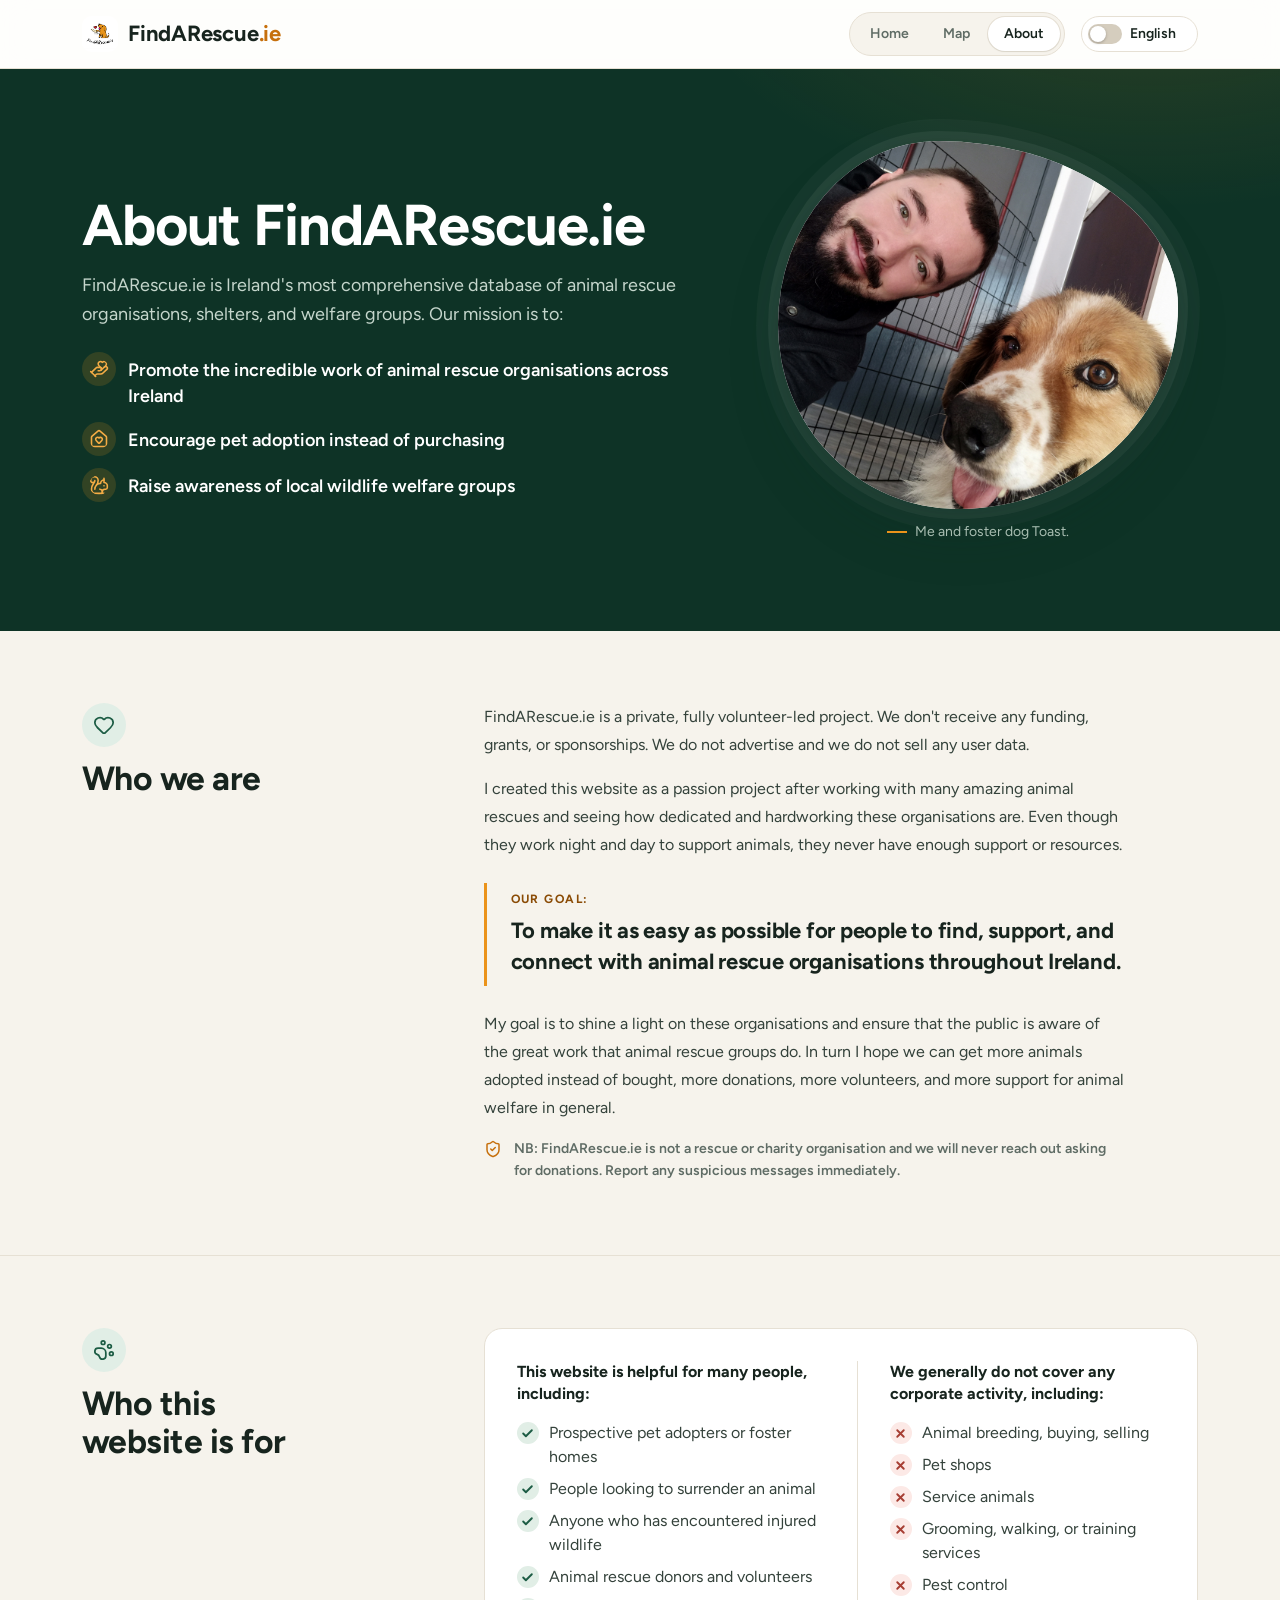
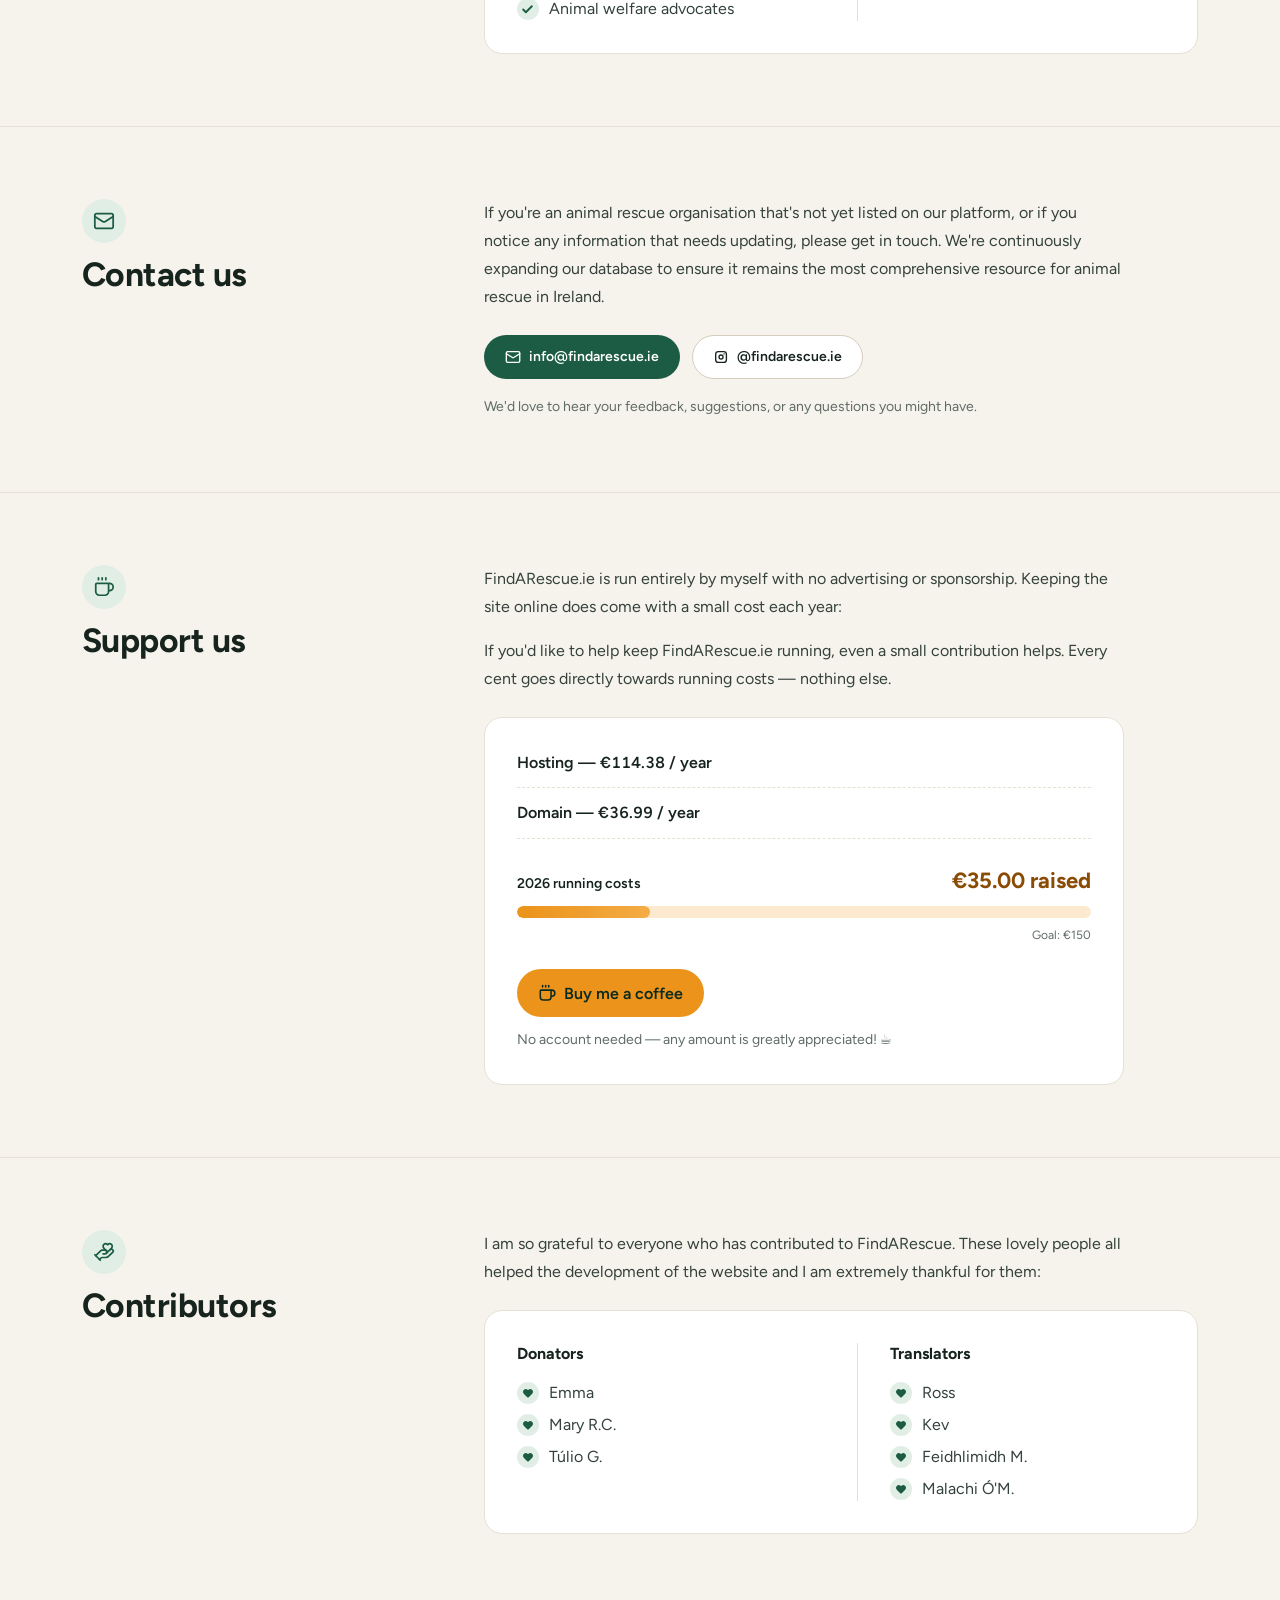
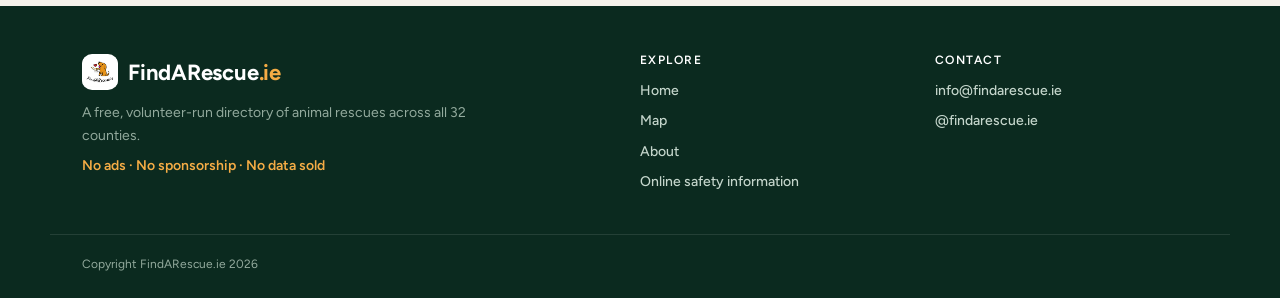
==== commit b221ce04: "Add contributors section" ====
--- a/public_html/about.html
+++ b/public_html/about.html
@@ -228,6 +228,40 @@
       </div>
     </div>
   </section>
+
+  <!-- 6. Contributors -->
+  <section class="about-block" id="contributors">
+    <div class="container about-row">
+      <div class="about-label">
+        <span class="about-icon"><svg class="icon" aria-hidden="true"><use href="icons.svg#i-hand"/></svg></span>
+        <h2 class="section-title" data-i18n="aboutContributorsTitle">Contributors</h2>
+      </div>
+      <div class="about-body">
+        <div class="prose">
+          <p data-i18n="aboutContributorsIntro">I am so grateful to everyone who has contributed to FindARescue. These lovely people all helped the development of the website and I am extremely thankful for them:</p>
+        </div>
+        <div class="panel audience-panel">
+          <div>
+            <h3 data-i18n="aboutDonatorsTitle">Donators</h3>
+            <ul class="check-list name-list">
+              <li>Emma</li>
+              <li>Mary R.C.</li>
+              <li>Túlio G.</li>
+            </ul>
+          </div>
+          <div>
+            <h3 data-i18n="aboutTranslatorsTitle">Translators</h3>
+            <ul class="check-list name-list">
+              <li>Ross</li>
+              <li>Kev</li>
+              <li>Feidhlimidh M.</li>
+              <li>Malachi Ó'M.</li>
+            </ul>
+          </div>
+        </div>
+      </div>
+    </div>
+  </section>
 </main>
 
 <!-- Footer: shared. Keep identical in index.html and about.html. -->
--- a/public_html/style.css
+++ b/public_html/style.css
@@ -843,7 +843,41 @@
   cursor: help;
 }
 .badge .icon { width: 15px; height: 15px; }
-.badge-charity { background: var(--green-50); color: var(--green-700); box-shadow: inset 0 0 0 1px var(--green-100); }
+
+/* Registered-charity tick, shown after the rescue's name */
+.charity-tick {
+  position: relative;
+  z-index: 2; /* above the card's stretched link */
+  display: inline-flex;
+  align-items: center;
+  justify-content: center;
+  width: 24px; height: 24px;
+  margin: -4px 0 -4px 2px;
+  padding: 0;
+  vertical-align: middle;
+  border: 0;
+  border-radius: 50%;
+  background: none;
+  color: var(--green-700);
+  cursor: help;
+}
+.charity-tick .icon { width: 19px; height: 19px; }
+.charity-tick:focus-visible { outline: none; box-shadow: var(--focus-ring); }
+.charity-tip {
+  position: fixed;
+  z-index: 200;
+  max-width: min(260px, calc(100vw - 16px));
+  padding: 6px 10px;
+  border-radius: var(--r-sm);
+  background: var(--green-900);
+  color: var(--on-dark);
+  font-size: var(--text-xs);
+  font-weight: 600;
+  line-height: 1.4;
+  box-shadow: var(--shadow-md);
+  pointer-events: none;
+}
+.charity-tip[hidden] { display: none; }
 .badge-warn { background: var(--amber-50); color: var(--amber-ink); box-shadow: inset 0 0 0 1px var(--amber-100); }
 
 .card-desc {
@@ -1233,6 +1267,11 @@
 }
 .audience-panel > div + div { border-left: 1px solid var(--line); padding-left: var(--s-8); }
 .audience-panel h3 { font-size: var(--text-base); font-weight: 700; color: var(--ink); margin-bottom: var(--s-4); line-height: 1.4; }
+/* Contributors: heart bullets instead of ticks */
+.name-list li::before {
+  background-image: url("data:image/svg+xml,%3Csvg xmlns='http://www.w3.org/2000/svg' viewBox='0 0 24 24' fill='%231C5C44'%3E%3Cpath d='M2 9.5a5.5 5.5 0 0 1 9.591-3.676.56.56 0 0 0 .818 0A5.49 5.49 0 0 1 22 9.5c0 2.29-1.5 4-3 5.5l-5.492 5.313a2 2 0 0 1-3 .019L5 15c-1.5-1.5-3-3.2-3-5.5'/%3E%3C/svg%3E");
+  background-size: 12px;
+}
 
 .contact-buttons { margin-top: var(--s-2); }
 .prose .muted-note { font-size: var(--text-sm); color: var(--muted); }
@@ -1283,7 +1322,9 @@
    ========================================================================== */
 @media (max-width: 900px) {
   .hero-grid { grid-template-columns: 1fr; }
-  .hero-art { display: none; }
+  /* Keep the logo on tablet / mobile: smaller, centred above the headline */
+  .hero-art { order: -1; width: min(60%, 220px); }
+  .hero-logo-card { box-shadow: var(--shadow-lg); }
   .footer-grid { grid-template-columns: 1fr 1fr; }
   .footer-brand { grid-column: 1 / -1; }
 }
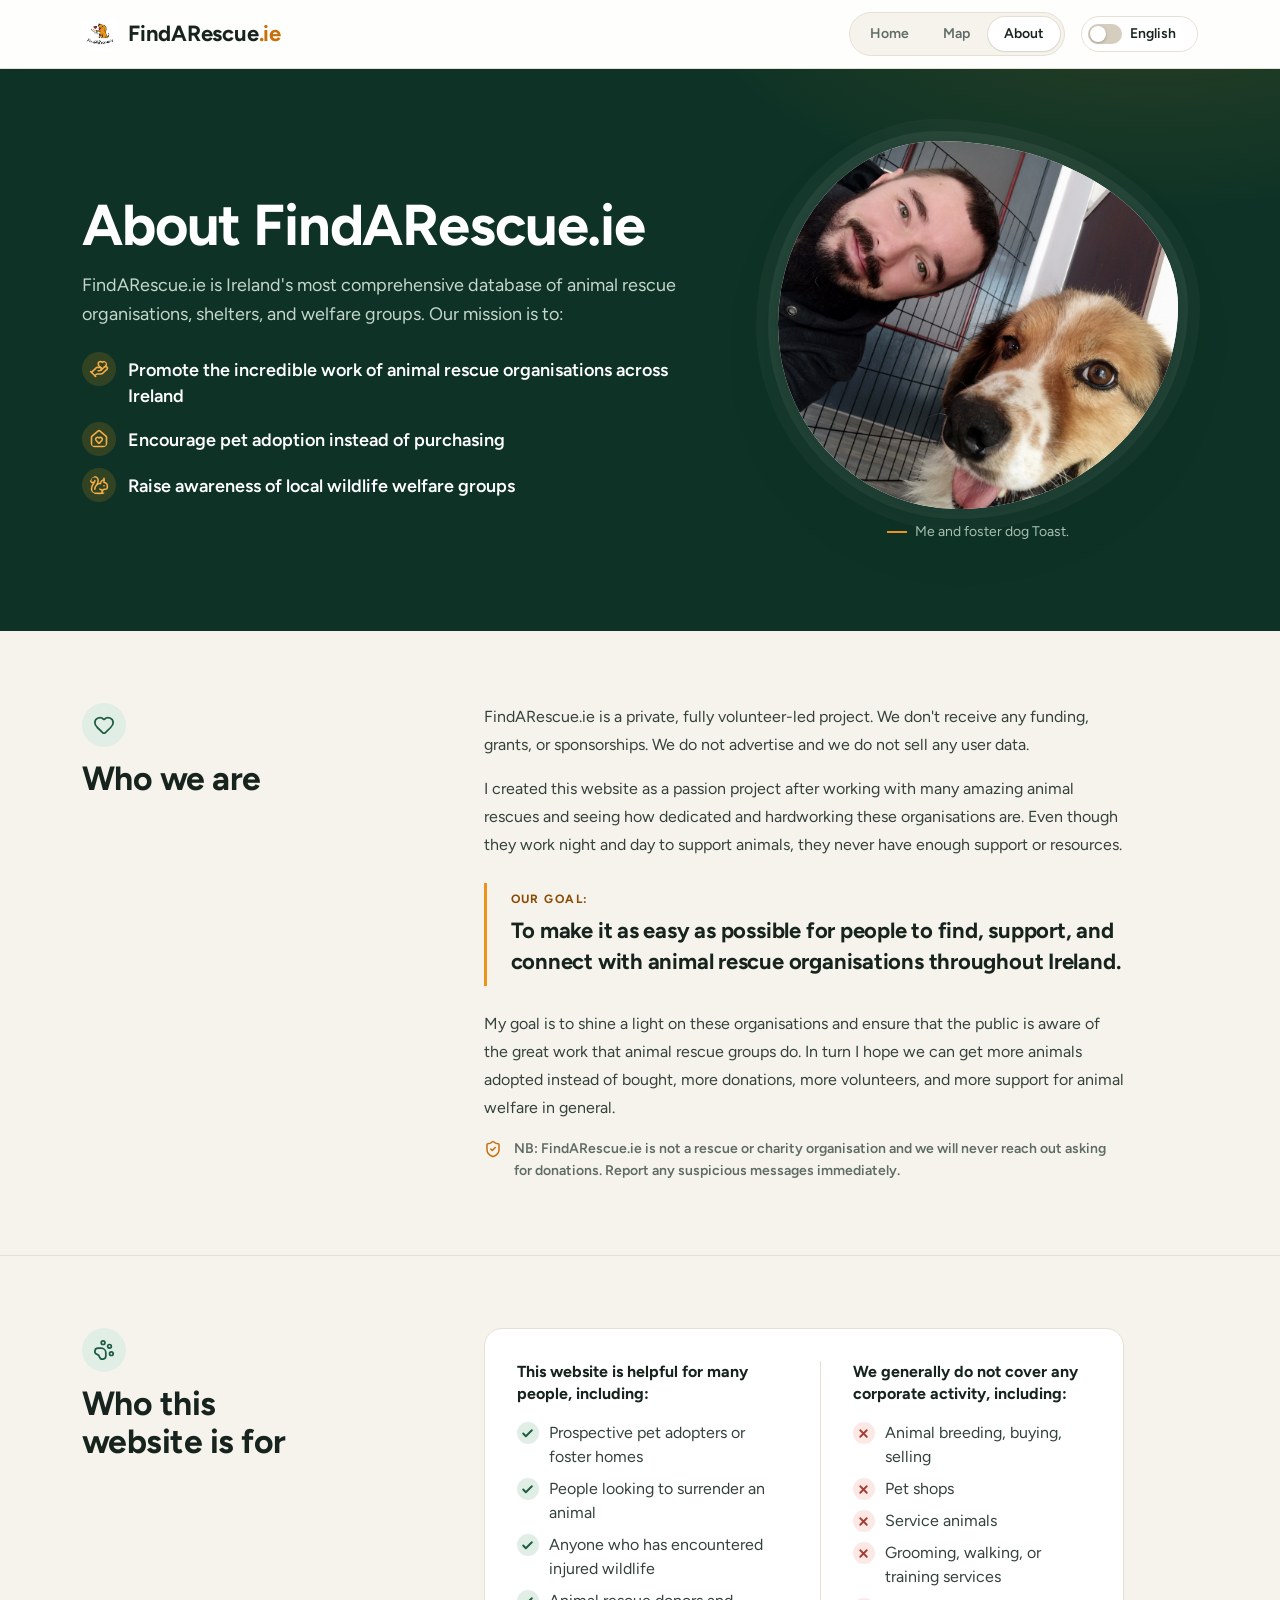
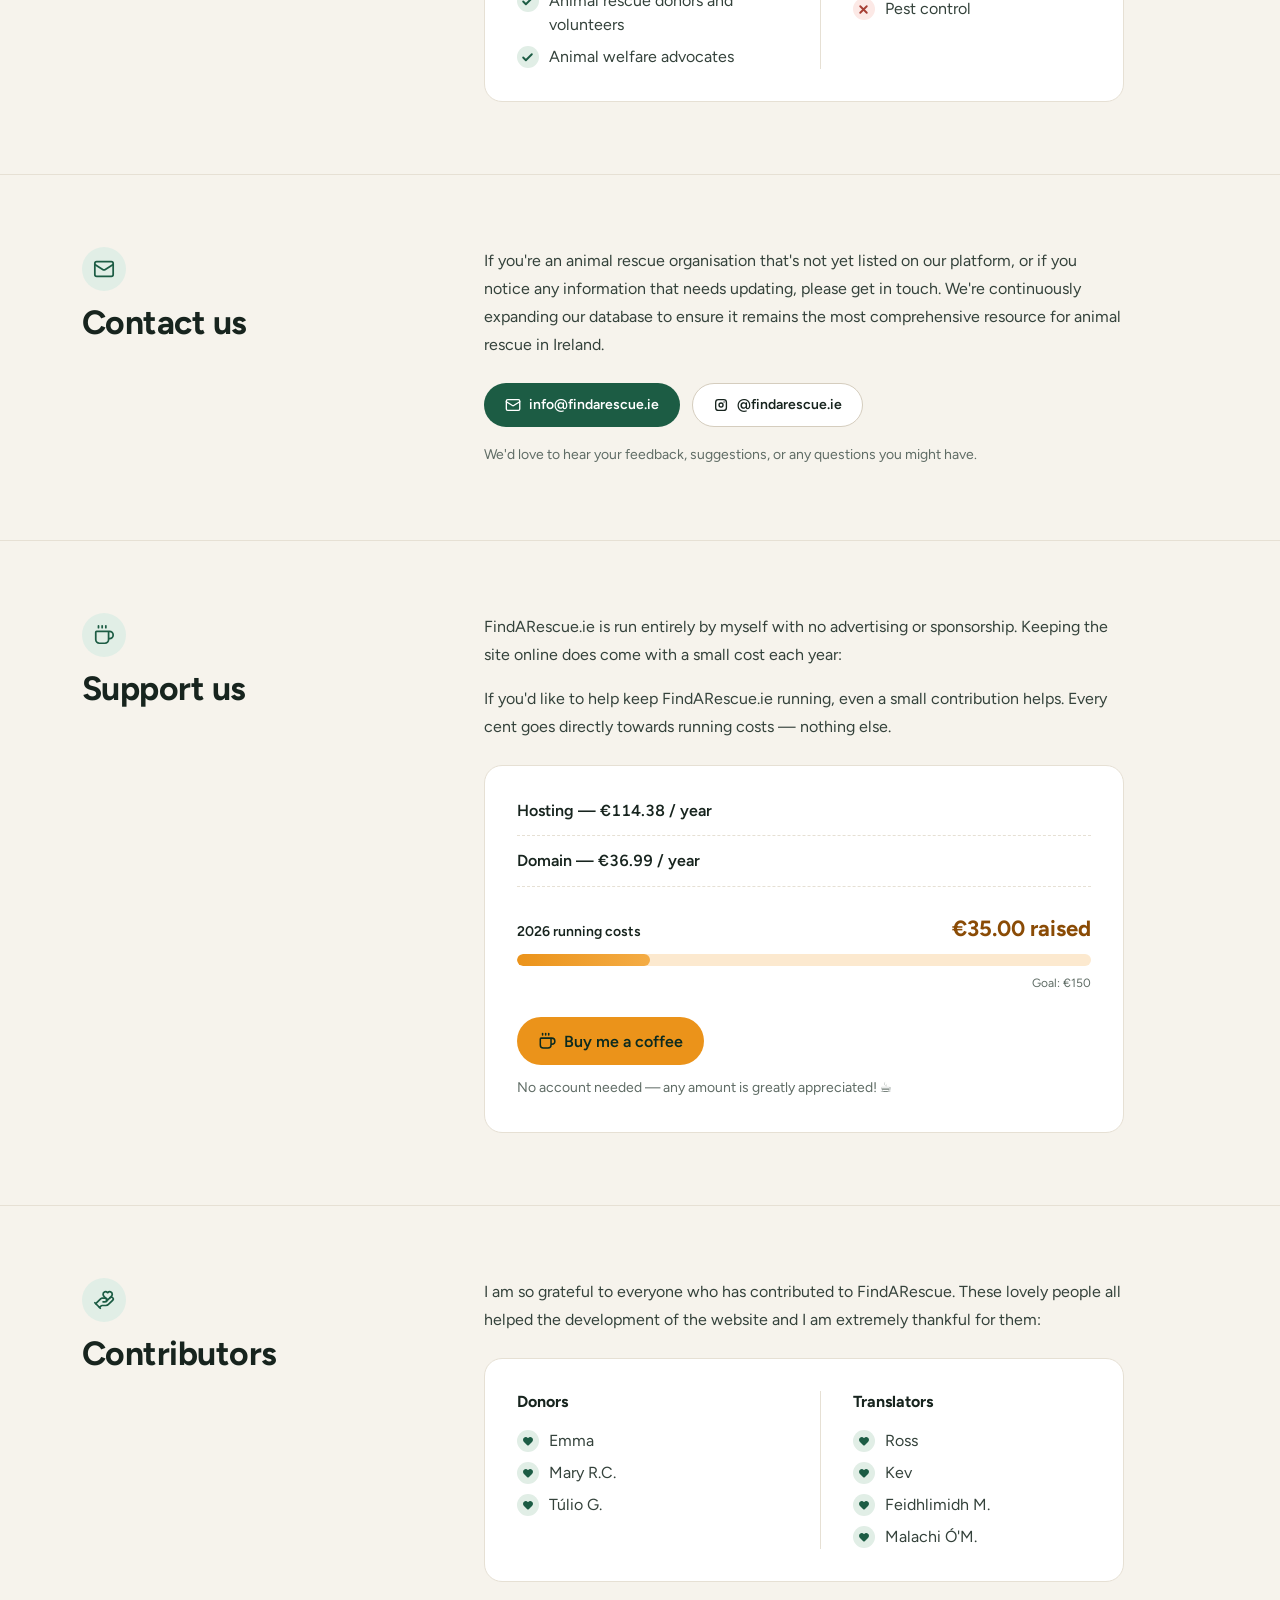
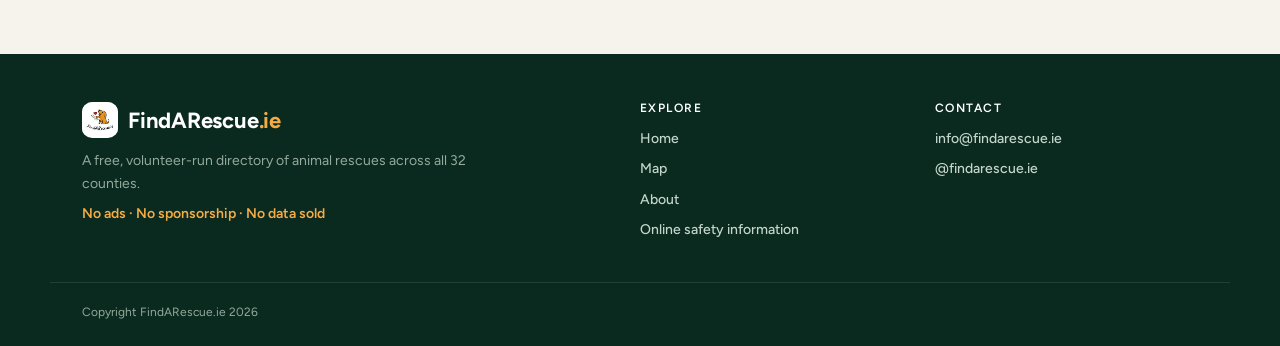
==== commit 2f95a75b: "About page: add Contributors section and align panel widths" ====
--- a/public_html/about.html
+++ b/public_html/about.html
@@ -242,7 +242,7 @@
         </div>
         <div class="panel audience-panel">
           <div>
-            <h3 data-i18n="aboutDonatorsTitle">Donators</h3>
+            <h3 data-i18n="aboutDonorsTitle">Donors</h3>
             <ul class="check-list name-list">
               <li>Emma</li>
               <li>Mary R.C.</li>
--- a/public_html/style.css
+++ b/public_html/style.css
@@ -1260,6 +1260,8 @@
   border-radius: var(--r-lg);
   padding: clamp(20px, 3vw, 32px);
 }
+/* About: every panel shares the same reading width as the body text */
+.about-body > .panel { max-width: 40em; }
 .audience-panel {
   display: grid;
   grid-template-columns: repeat(2, minmax(0, 1fr));
@@ -1276,7 +1278,7 @@
 .contact-buttons { margin-top: var(--s-2); }
 .prose .muted-note { font-size: var(--text-sm); color: var(--muted); }
 
-.support-panel { display: grid; gap: var(--s-6); max-width: 40em; }
+.support-panel { display: grid; gap: var(--s-6); }
 .cost-list { display: grid; }
 .cost-list li {
   padding: var(--s-3) 0;
